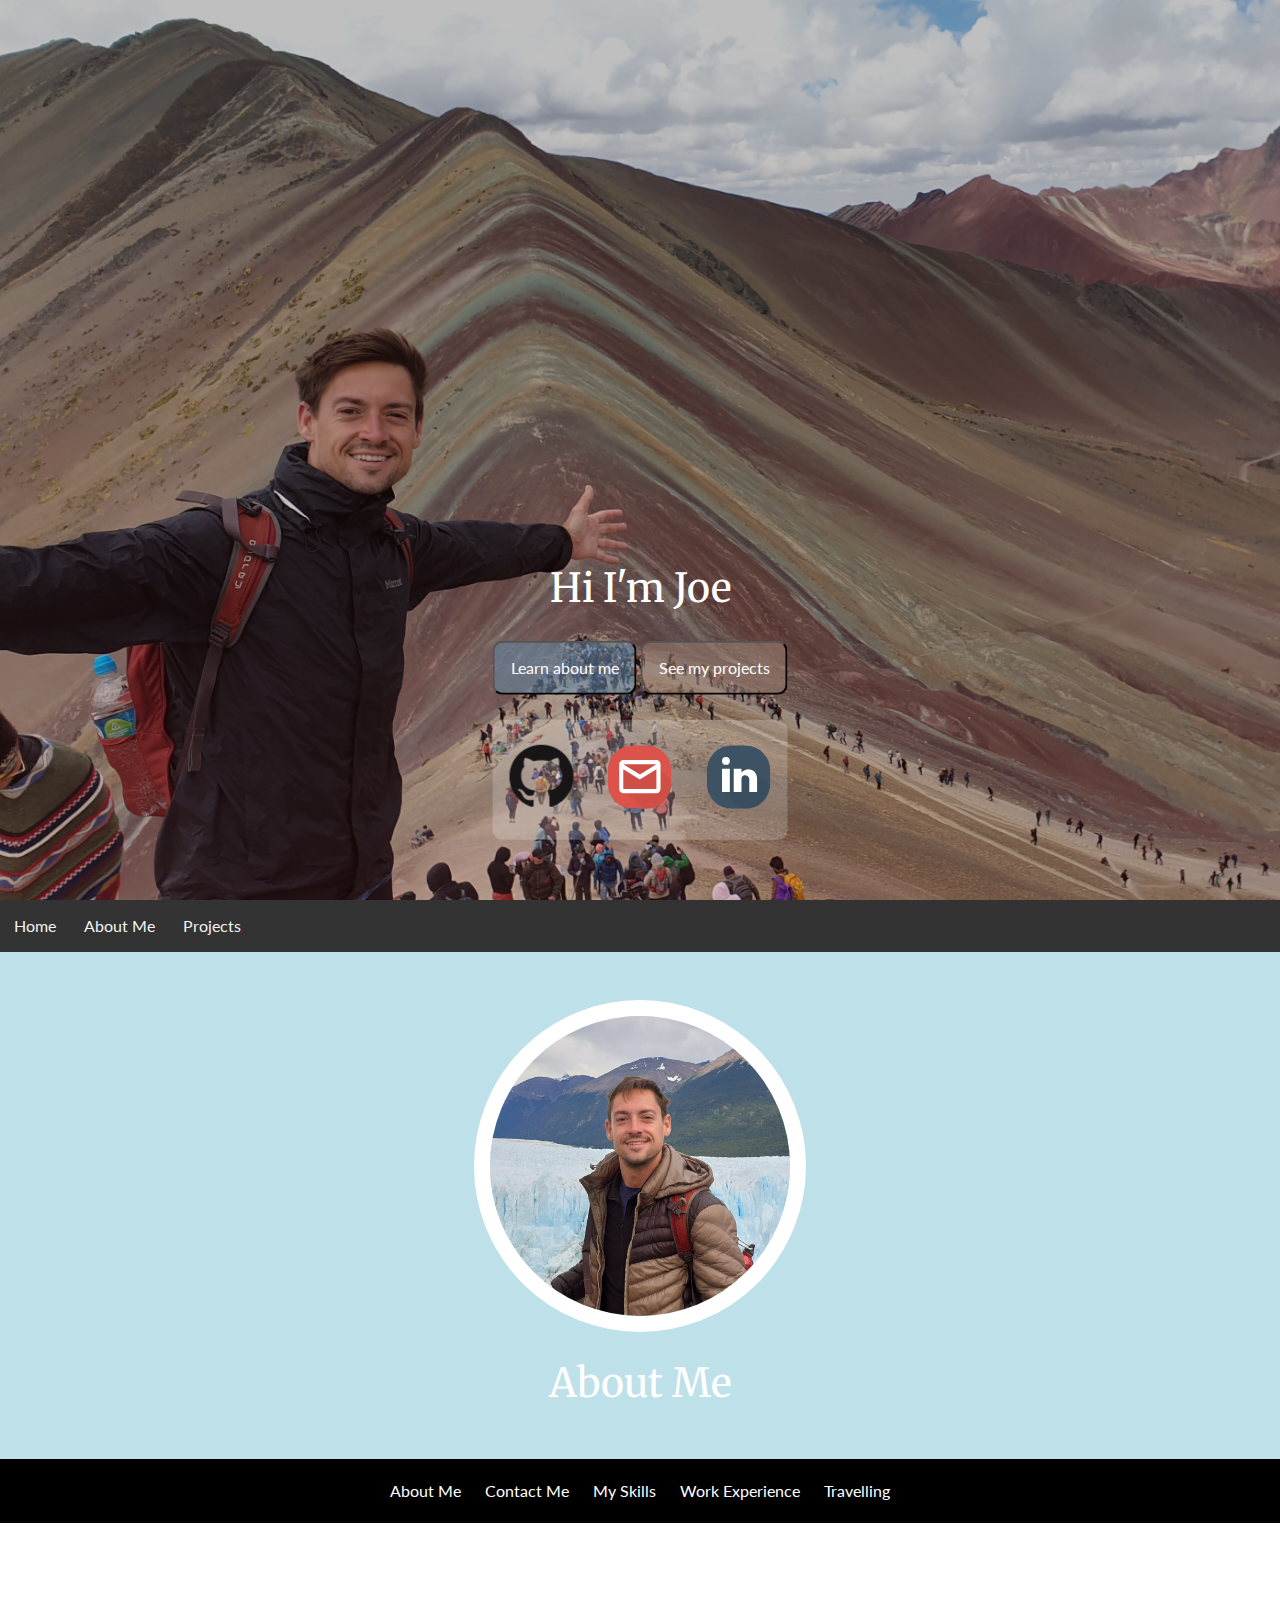
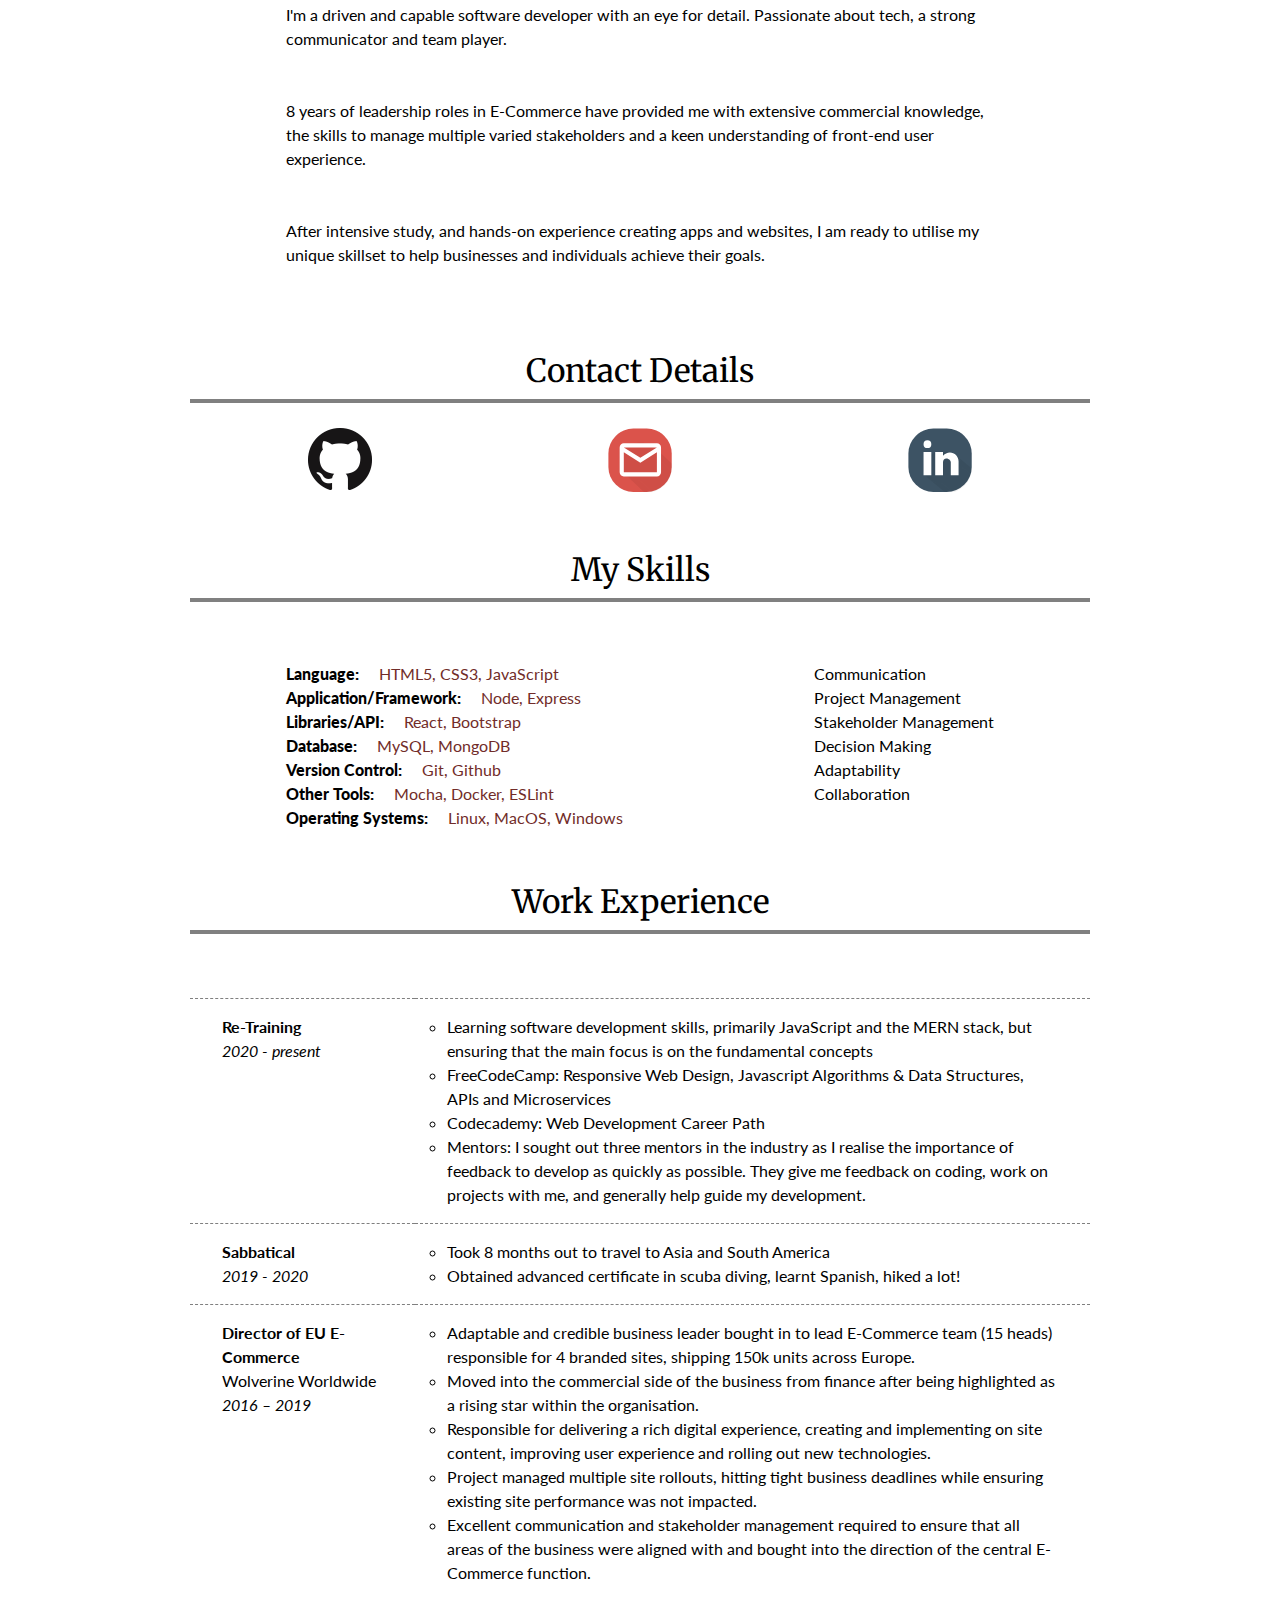
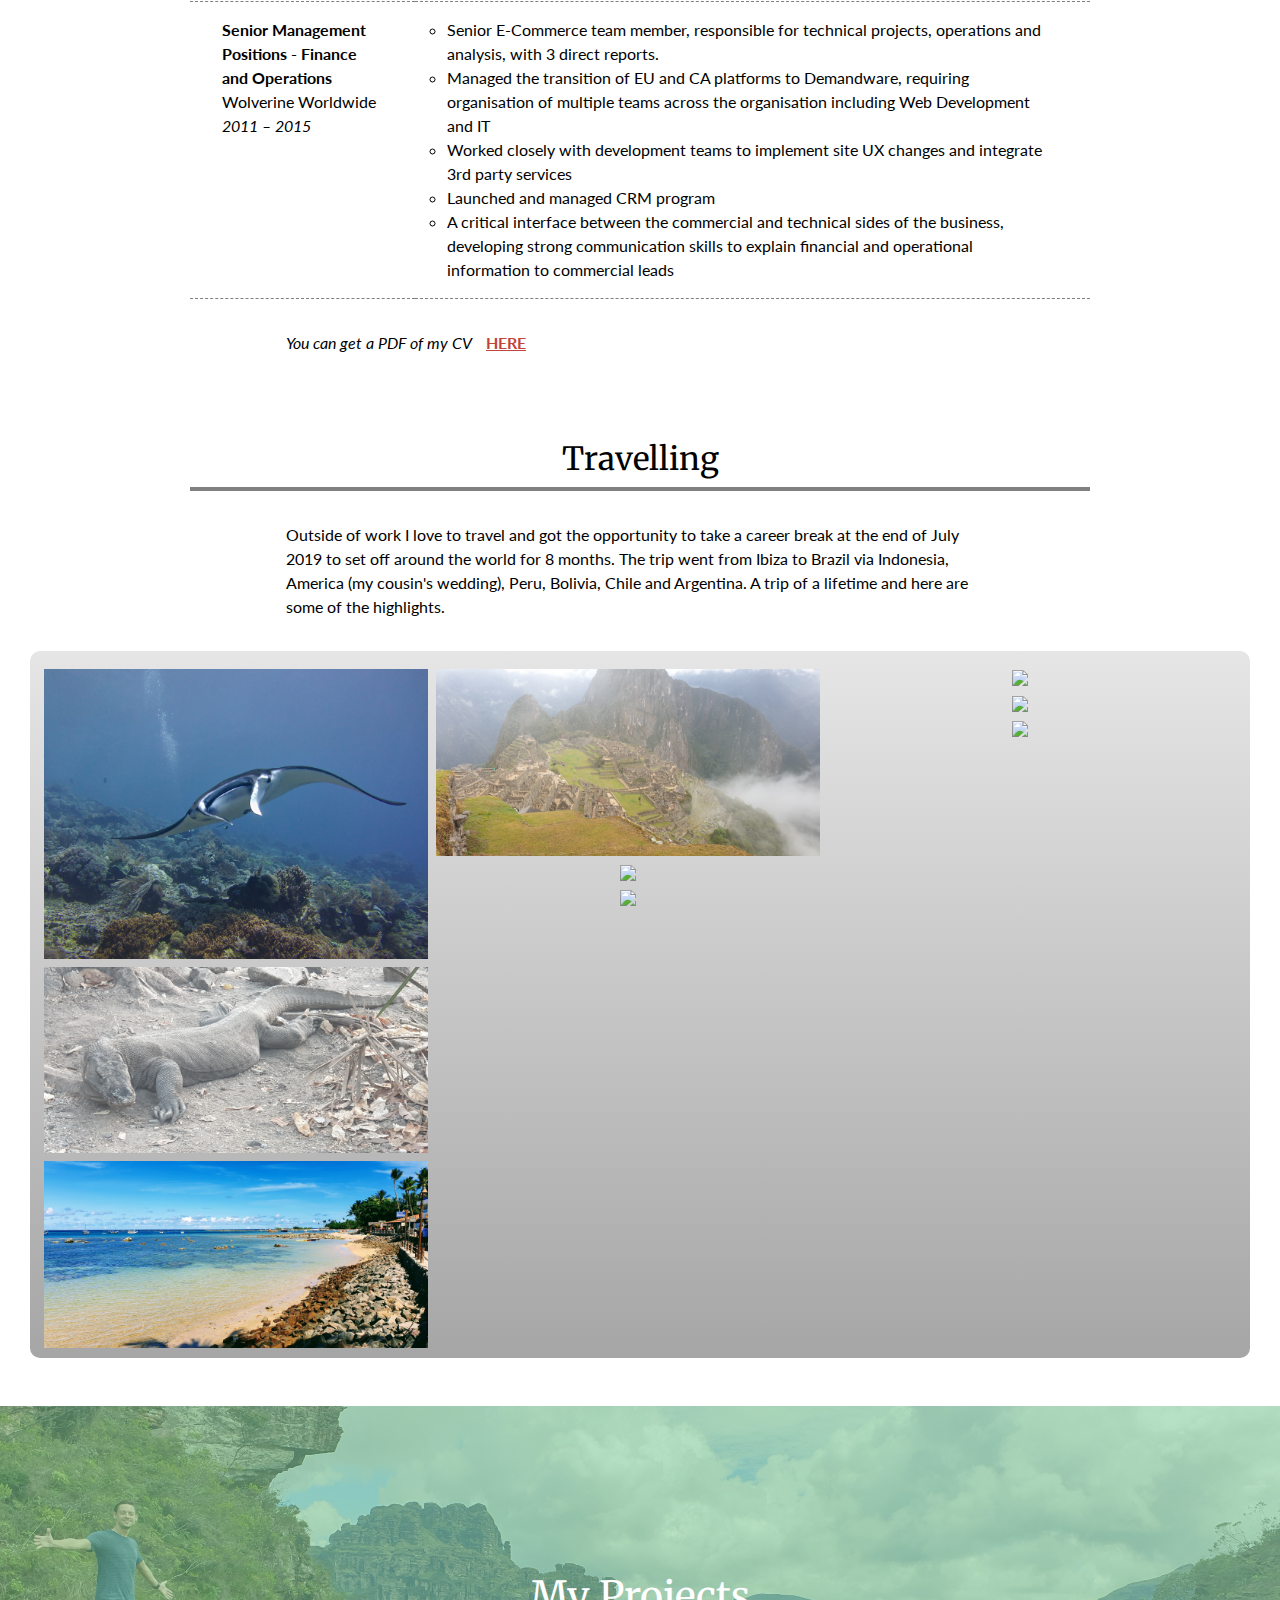
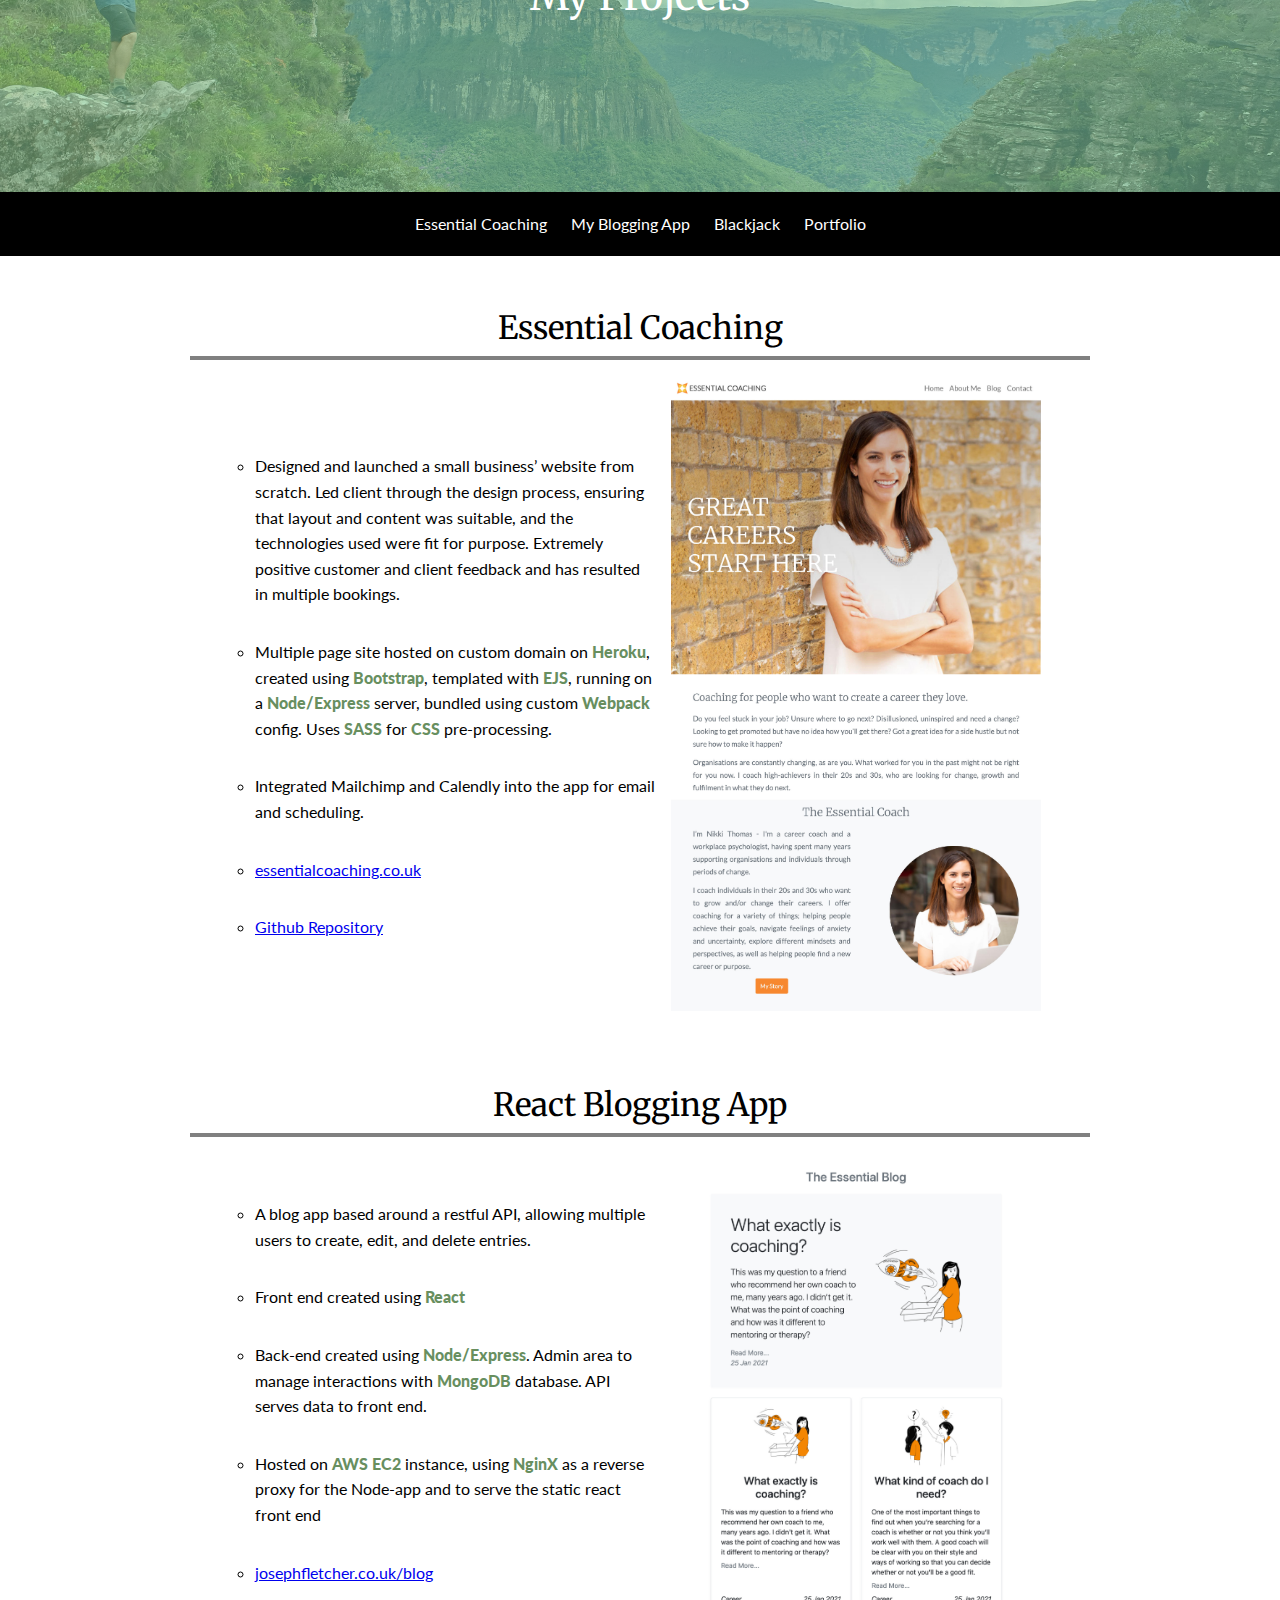
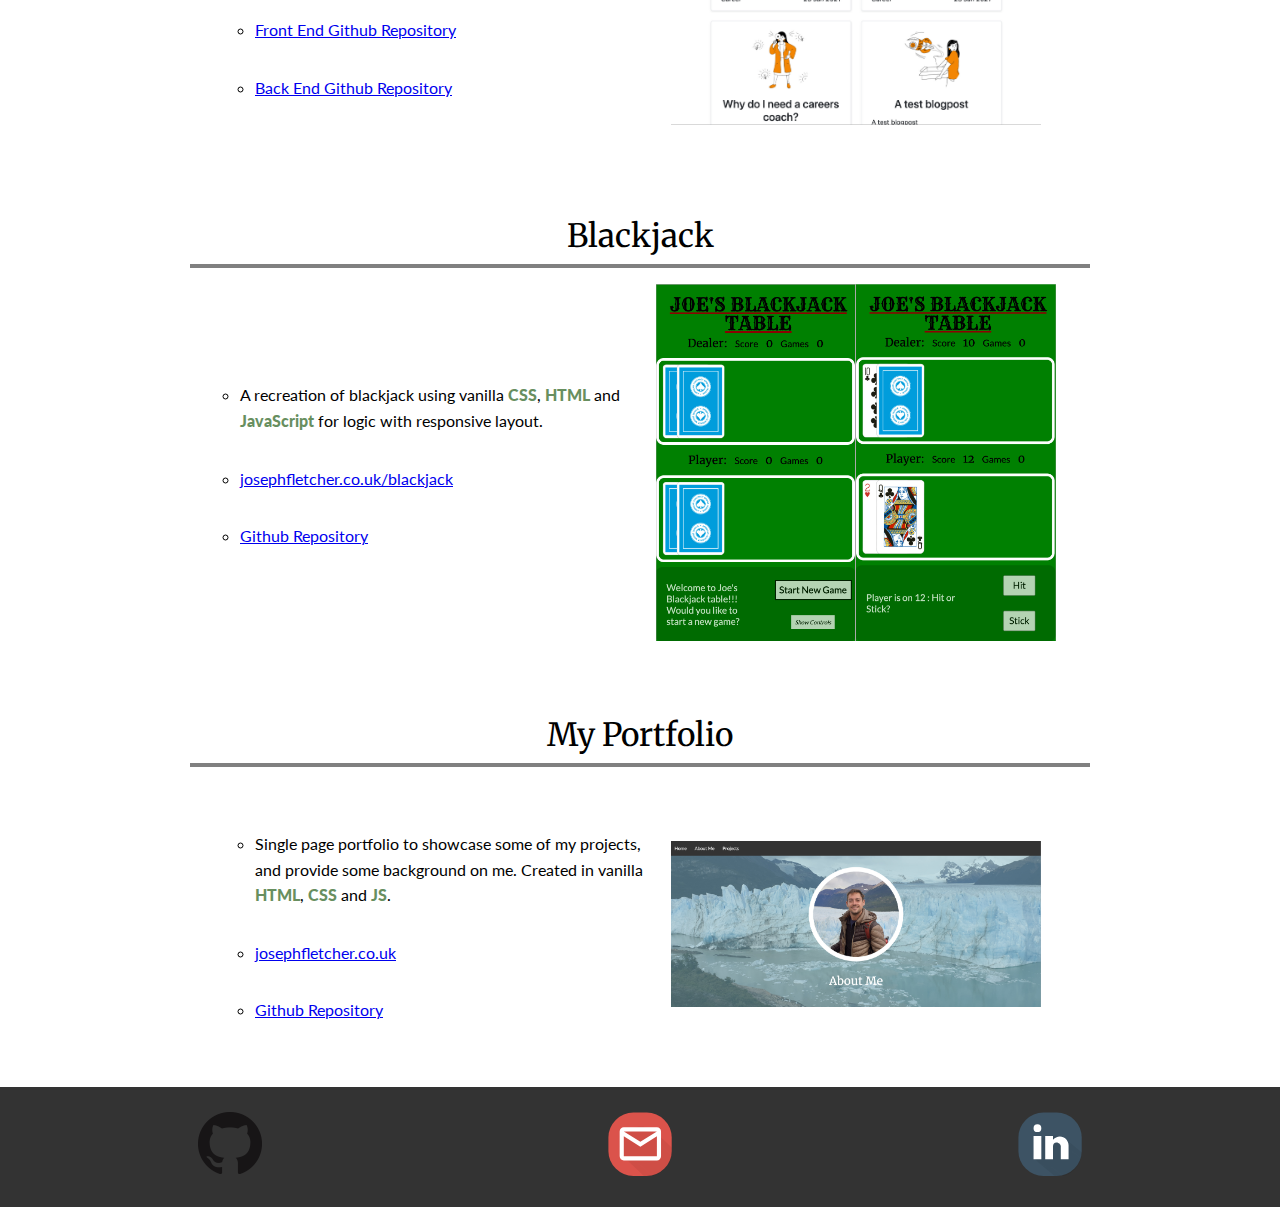
==== index.html @ 7faef324 "Completed draft 2 of portfolio." ====
<!doctype html>
<html lang="en">

<head>
  <!-- Required meta tags -->
  <meta charset="utf-8">
  <meta name="viewport" content="width=device-width, initial-scale=1, shrink-to-fit=no">

  <!-- Prism  CDN -->
  <link href="https://cdnjs.cloudflare.com/ajax/libs/prism/1.21.0/themes/prism.min.css" rel="stylesheet">

  <link rel="stylesheet" href="./css/normalise.css">
  <link rel="stylesheet" href="./css/reset.css">
  <link rel="stylesheet" href="./css/trafficlights.css">
  <link rel="stylesheet" href="./css/styles.css">
  <title>Joseph Fletcher - Portfolio</title>

  <!-- Fonts  -->
  <link href="https://fonts.googleapis.com/css2?family=Lato&family=Merriweather&family=Merriweather+Sans&display=swap"
    rel="stylesheet">

  <!-- jQuery -->
  <script src="https://code.jquery.com/jquery-3.5.1.min.js"
    integrity="sha256-9/aliU8dGd2tb6OSsuzixeV4y/faTqgFtohetphbbj0=" crossorigin="anonymous"></script>
</head>

<body>
  <div id="home" class="full-page-background">
    <div class="hero-text">
      <h1>Hi I'm Joe</h1>
      <a href="#navbar"><button class="button1">Learn about me</button></a>
      <a  href="#projects"><button class="button2">See my projects</button></a>
      <div class="contact-details-hero">
        <a href="https://github.com/jwpf100"><img class="whote" src="./images/logos/GitHub-Mark-64px.png"></a>
        
        <a type="link" class="text-muted text-decoration-none"
              href="mailto:joseph.fletcher100@gmail.com" target="_blank"><img src="./images/logos/email.svg" width="64px"></a>
        
        <a href="https://www.linkedin.com/in/joseph-fletcher-25a69818/"><img src="./images/logos/linkedin.svg" width="64px"></a>
      </div>
    </div>
  </div>

  <nav id="navbar">
    <a href="#home">Home</a>
    <a href="#aboutme">About Me</a>
    <a href="#projects">Projects</a>
    <!-- <a href="#contact">Contact Details</a> -->
  </nav>


  <header id="aboutme" class="aboutme-cover content">
    <img class="rounded-profile-image" src="./images/profile-glacier.jpg">
    <h1>About Me</h1>
    <ul class="nav-list">
      <li class="nav-list"><a href="#aboutmetext">About Me</a></li>
      <li class="nav-list"><a href="#contact">Contact Me</a></li>
      <li class="nav-list"><a href="#skills">My Skills</a></li>
      <li class="nav-list"><a href="#work-experience">Work Experience</a></li>
      <li class="nav-list"><a href="#travelling">Travelling</a></li>
    </ul>
  </header>


<section class="aboutme-main">
  <!-- <div class="maintext center-override">
    <h2 id="contact">Contact Details</h2>
    <h6>Please get in touch with me via email or github!</h6>
    <ul class="contact-list">
      <a href="mailto:jwpf100@gmail.com" target="_blank">
        <li class="contact-list">jwpf100@gmail.com</li>
      </a>
      <a href="https://github.com/jwpf100" target="_blank">
        <li class="contact-list">github: jwpf100</li>
      </a>
    </ul>
    <h6>Or send me your email and I'll contact you!</h6>
    <input type="email" placeholder="Your email">
    <button class="submit" type="submit">Submit</button>
  </div> -->
  <div class="maintext">
    <p id="aboutmetext"></p>
    <p>I'm a driven and capable software developer with an eye for detail. Passionate about tech, a strong communicator and team player.  </p><p> 8 years of leadership roles in E-Commerce have provided me with extensive commercial knowledge, the skills to manage multiple varied stakeholders and a keen understanding of front-end user experience. </p><p> After intensive study, and hands-on experience creating apps and websites, I am ready to utilise my unique skillset to help businesses and individuals achieve their goals. </p>
  </div>
  <div class="maintext">
    <h2 id="contact">Contact Details</h2>
    <div class="contact-details-main">
      <a href="https://github.com/jwpf100"><img src="./images/logos/GitHub-Mark-64px.png"></a>
      
      <a type="link" class="text-muted text-decoration-none"
            href="mailto:joseph.fletcher100@gmail.com" target="_blank"><img src="./images/logos/email.svg" width="64px"></a>
      
      <a href="https://www.linkedin.com/in/joseph-fletcher-25a69818/"><img src="./images/logos/linkedin.svg" width="64px"></a>
    </div>
  </div>
  <div class="maintext">
    <h2 id="skills">My Skills</h2>
    <div class="skills-list">
      <ul class="skills-list2">
        <li><em>Language:</em> <span class="skills">HTML5, CSS3, JavaScript</span></li>
        <li><em>Application/Framework:</em> <span class="skills"> Node, Express </span></li>
        <li><em>Libraries/API:</em> <span class="skills"> React, Bootstrap</span></li>
        <li><em>Database:</em> <span class="skills"> MySQL, MongoDB</span></li>
        <li><em>Version Control:</em> <span class="skills"> Git, Github</span></li>
        <li><em>Other Tools:</em> <span class="skills"> Mocha, Docker, ESLint</span></li>
        <li><em>Operating Systems:</em> <span class="skills"> Linux, MacOS, Windows </span></li>
      </ul>
      <ul class="skills-list2">
        <li>Communication</li>
        <li>Project Management</li> 
        <li>Stakeholder Management</li>
        <li>Decision Making</li>
        <li>Adaptability</li>
        <li>Collaboration</li>
      </ul>
    </div>
  </div>
 
  <div class="maintext">
    <h2 id="work-experience">Work Experience</h2>
    <p></p>
    <table class="table-style">
      <tr>
        <td class="work-exp-col1">
          <ul class="work-exp-table">
            <li class="work-exp-title">Re-Training</li>
            <li class="work-exp-date">2020 - present</li>
          </ul>
        </td>
        <td class="work-exp-col2">
          <ul class="work-exp-table">
            <li>Learning software development skills, primarily JavaScript and the MERN stack, but ensuring that the main focus is on the fundamental concepts</li>
            <li>FreeCodeCamp: Responsive Web Design, Javascript Algorithms & Data Structures, APIs and Microservices</li>
            <li>Codecademy: Web Development Career Path</li>
            <li>Mentors: I sought out three mentors in the industry as I realise the importance of feedback to develop as quickly as possible.  They give me feedback on coding, work on projects with me, and generally help guide my development.  </li>
          </ul>
        </td>
      </tr>
      <tr>
        <td class="work-exp-col1">
          <ul class="work-exp-table">
            <li class="work-exp-title">Sabbatical</li>
            <li class="work-exp-date">2019 - 2020</li>
          </ul>
        </td>
        <td class="work-exp-col2">
          <ul class="work-exp-table">
            <li>Took 8 months out to travel to Asia and South America</li>
            <li>Obtained advanced certificate in scuba diving, learnt Spanish, hiked a lot!</li>
          </ul>
        </td>
      </tr>
      <tr>
        <td class="work-exp-col1">
          <ul class="work-exp-table">
            <li class="work-exp-title">Director of EU E-Commerce</li>
            <li class="">Wolverine Worldwide</li>
            <li class="work-exp-date">2016 – 2019</li>
          </ul>
        </td>  
        <td class="work-exp-col2">
          <ul class="work-exp-table">
            <li>Adaptable and credible business leader bought in to lead E-Commerce team (15 heads) responsible for 4 branded sites, shipping 150k units across Europe.  </li>
            <li>Moved into the commercial side of the business from finance after being highlighted as a rising star within the organisation.</li>
            <li>Responsible for delivering a rich digital experience, creating and implementing on site content, improving user experience and rolling out new technologies. </li>
            <li>Project managed multiple site rollouts, hitting tight business deadlines while ensuring existing site performance was not impacted.  </li>
            <li>Excellent communication and stakeholder management required to ensure that all areas of the business were aligned with and bought into the direction of the central E-Commerce function.  </li>
          </ul>
        </td>
      </tr>
      <tr>
        <td class="work-exp-col1">
          <ul class="work-exp-table">
            <li class="work-exp-title">Senior Management Positions - Finance and Operations</li>
            <li class="">Wolverine Worldwide</li>
            <li class="work-exp-date">2011 – 2015</li>
          </ul>
        </td>  
        <td class="work-exp-col2">
          <ul class="work-exp-table">
            <li>Senior E-Commerce team member, responsible for technical projects, operations and analysis, with 3 direct reports. </li>
            <li>Managed the transition of EU and CA platforms to Demandware, requiring organisation of multiple teams across the organisation including Web Development and IT</li>
            <li>Worked closely with development teams to implement site UX changes and integrate 3rd party services</li>
            <li>Launched and managed CRM program </li>
            <li>A critical interface between the commercial and technical sides of the business, developing strong communication skills to explain financial and operational information to commercial leads  </li>
          </ul>
        </td>
      </tr>
    </table>    
    <p><span class="italics">You can get a PDF of my CV </span> <a class="highlight" href="https://josephfletcher.co.uk/cv" target="_blank">here</a></p>
  </div>

  <div class="maintext">
    <h2 id="travelling">Travelling</h2>
    <p>Outside of work I love to travel and got the opportunity to take a career break at the end of July 2019 to set off around the
      world for 8 months.  The trip went from Ibiza to Brazil via Indonesia, America (my cousin's wedding), Peru, Bolivia, Chile and Argentina.  A trip of a lifetime and here are some of the highlights.</p>
  </div>

  <div class="row image-display">
    <div class="column">
      <div class="image-holder">
        <img src="./images/src/manta.jpg">
        <figcaption class="caption-manta"> Diving with Manta Ray off the coast of Bali</figcaption>
      </div>
      <div class="image-holder">
        <img src="./images/src/komodo.jpg">
        <figcaption class="caption-manta"> Komodo Dragons in Indonesia</figcaption>
      </div>
      <div class="image-holder">
        <img src="./images/src/brazil.jpg">
        <figcaption class="caption-manta">Beaches in Brazil</figcaption>
      </div>
    </div>
    <div class="column">
      <div class="image-holder">
        <img src="./images/src/macchu-picchu.jpg">
        <figcaption class="caption-manta"> Hiking to Macchu Picchu</figcaption>
      </div>
      <div class="image-holder">
        <img src="./images/src/iguazu.jpg">
        <figcaption class="caption-manta">Iguazu Waterfalls in Argentina</figcaption>
      </div>
      <div class="image-holder">
        <img src="./images/src/streetart.jpg">
        <figcaption class="caption-manta">Street art in Chile</figcaption>
      </div>
    </div>
    <div class="column">
      <div class="image-holder">
        <img src="./images/src/penguins.jpg">
        <figcaption class="caption-manta">Penguins at the end of the world (Argentina)</figcaption>
      </div>
      <div class="image-holder">
        <img src="./images/src/salt-flat.jpg">
        <figcaption class="caption-manta">The salt flats in Bolivia</figcaption>
      </div>
      <div class="image-holder">
        <img src="./images/src/rock.jpg">
        <figcaption class="caption-manta">Hiking in Peru</figcaption>
      </div>
    </div>
  </div>
</section>

<!-- Projects -->
<!-- Projects -->
<!-- Projects -->

<section class="content-new">

  <header id="projects" class="projects project-flex">
    <h1 class="nav-list projects-header">My Projects</h1>
    <ul class="nav-list projects">
      <li class="nav-list"><a href="#coaching">Essential Coaching</a></li>
      <li class="nav-list"><a href="#blogging">My Blogging App</a></li>
      <li class="nav-list"><a href="#blackjack">Blackjack</a></li>
      <li class="nav-list"><a href="#portfolio">Portfolio</a></li>
    </ul>
  </header>

  <!--container -->
  <div id="coaching" class="container">
    <div class="maintext">
      <h2>Essential Coaching</h2>
      <div class="flex-essential">
        <div class="sidetext">
          <ul>
            <li>Designed and launched a small business’ website from scratch. Led client through the design process, ensuring that layout and content was suitable, and the technologies used were fit for purpose.  Extremely positive customer and client feedback and has resulted in multiple bookings. </li>
            <li>Multiple page site hosted on custom domain on <em>Heroku</em>, created using <em>Bootstrap</em>, templated with <em>EJS</em>, running on a <em>Node/Express</em> server, bundled using custom <em>Webpack</em> config.  Uses <em>SASS</em> for <em>CSS</em> pre-processing.  </li>
            <li>Integrated Mailchimp and Calendly into the app for email and scheduling.</li>
            <li><a href="https://essentialcoaching.co.uk" target="_blank">essentialcoaching.co.uk</a></li>
            <li><a href="https://github.com/jwpf100/essential-coaching-app" target="_blank">Github Repository</a></li>
          </ul>
        </div>
        <a  href="https://essentialcoaching.co.uk" target="_blank">
          <img class="essential-image" src="./images/essential-coaching.jpg" alt="">
        </a>
      </div>
    </div>
  
  </div>

  <div id="blogging" class="container">
    <div class="maintext">
      <h2>React Blogging App</h2>
      <div class="flex-essential">
        <div class="sidetext">
          <ul>
            <li>A blog app based around a restful API, allowing multiple users to create, edit, and delete entries.</li>
            <li>Front end created using <em>React</em></li>
            <li>Back-end created using <em>Node/Express</em>.  Admin area to manage interactions with <em>MongoDB</em> database.  API serves data to front end. </li>
            <li>Hosted on <em>AWS EC2</em> instance, using <em>NginX</em> as a reverse proxy for the Node-app and to serve the static react front end</li>
            <li><a href="https://josephfletcher.co.uk/blog" target="_blank">josephfletcher.co.uk/blog</a></li>
            <li><a href="github.com/jwpf100/node-blog-frontend" target="_blank">Front End Github Repository</a></li>
            <li><a href="github.com/jwpf100/node-blog" target="_blank">Back End Github Repository</a></li>
          </ul>
        </div>
        <a href="https://josephfletcher.co.uk/blog" target="_blank"><img class="essential-image" src="./images/essential-blog.jpg" alt=""></a>
      </div>
    </div>
    </div>
    
    <div id="blackjack" class="container">
    <div class="maintext">
      <h2>Blackjack</h2>
      <div class="flex-essential">
        <div class="sidetext">
          <ul>
            <li>A recreation of blackjack using vanilla <em>CSS</em>, <em>HTML</em> and <em>JavaScript</em> for logic with responsive layout.</li>
            <li><a href="https://josephfletcher.co.uk/blackjack" target="_blank">josephfletcher.co.uk/blackjack</a></li>
            <li><a href="https://github.com/jwpf100/blackjack" target="_blank" >Github Repository</a></li>
          </ul>
        </div>
        <a href="https://josephfletcher.co.uk/blackjack" target="_blank">
          <img class="essential-image" src="./images/blackjack.jpg" width="200px" alt="">
        </a>
        <a href="https://josephfletcher.co.uk/blackjack" target="_blank">
          <img class="essential-image" src="./images/blackjack2.jpg" width="200px" alt="">
        </a>
      </div>
    </div>
    </div>
    
    <div id="portfolio" class="container">
    <div class="maintext">
      <h2>My Portfolio</h2>
      <div class="flex-essential">
        <div class="sidetext">
          <ul>
            <li>Single page portfolio to showcase some of my projects, and provide some background on me. Created in vanilla <em>HTML</em>, <em>CSS</em> and <em>JS</em>.</li>
            <li><a href="https://josephfletcher.co.uk/" target="_blank">josephfletcher.co.uk</a></li>
            <li><a href="github.com/jwpf100/ga-portfolio" target="_blank">Github Repository</a></li>
          </ul>
        </div>
        <a href="https://josephfletcher.co.uk/" target="_blank"><img class="essential-image" src="./images/portfolio.jpg" alt=""></a>
      </div>
    </div>
    </div>

</section>

<footer class="footer-container">
    <div class="contact-details">
      <a href="https://github.com/jwpf100"><img src="./images/logos/GitHub-Mark-64px.png"></a>
      
      <a type="link" class="text-muted text-decoration-none"
            href="mailto:joseph.fletcher100@gmail.com" target="_blank"><img src="./images/logos/email.svg" width="64px"></a>
      
      <a href="https://www.linkedin.com/in/joseph-fletcher-25a69818/"><img src="./images/logos/linkedin.svg" width="64px"></a>
    </div>
</footer>

<script src="./js/main.js"></script>

  <!-- Prism CDN -->
  <script src="https://cdnjs.cloudflare.com/ajax/libs/prism/1.21.0/prism.min.js"></script>
  <script src="https://cdnjs.cloudflare.com/ajax/libs/prism/1.21.0/components/prism-javascript.min.js"></script>
  <script src="https://cdnjs.cloudflare.com/ajax/libs/prism/1.21.0/plugins/autoloader/prism-autoloader.min.js"></script>
  <!-- jquery -->

</body>

</html>
---- css/normalise.css ----
/*! normalize.css v8.0.1 | MIT License | github.com/necolas/normalize.css */

/* Document
   ========================================================================== */

/**
 * 1. Correct the line height in all browsers.
 * 2. Prevent adjustments of font size after orientation changes in iOS.
 */

 html {
  line-height: 1.15; /* 1 */
  -webkit-text-size-adjust: 100%; /* 2 */
}

/* Sections
   ========================================================================== */

/**
 * Remove the margin in all browsers.
 */

body {
  margin: 0;
}

/**
 * Render the `main` element consistently in IE.
 */

main {
  display: block;
}

/**
 * Correct the font size and margin on `h1` elements within `section` and
 * `article` contexts in Chrome, Firefox, and Safari.
 */

h1 {
  font-size: 2em;
  margin: 0.67em 0;
}

/* Grouping content
   ========================================================================== */

/**
 * 1. Add the correct box sizing in Firefox.
 * 2. Show the overflow in Edge and IE.
 */

hr {
  box-sizing: content-box; /* 1 */
  height: 0; /* 1 */
  overflow: visible; /* 2 */
}

/**
 * 1. Correct the inheritance and scaling of font size in all browsers.
 * 2. Correct the odd `em` font sizing in all browsers.
 */

pre {
  font-family: monospace, monospace; /* 1 */
  font-size: 1em; /* 2 */
}

/* Text-level semantics
   ========================================================================== */

/**
 * Remove the gray background on active links in IE 10.
 */

a {
  background-color: transparent;
}

/**
 * 1. Remove the bottom border in Chrome 57-
 * 2. Add the correct text decoration in Chrome, Edge, IE, Opera, and Safari.
 */

abbr[title] {
  border-bottom: none; /* 1 */
  text-decoration: underline; /* 2 */
  text-decoration: underline dotted; /* 2 */
}

/**
 * Add the correct font weight in Chrome, Edge, and Safari.
 */

b,
strong {
  font-weight: bolder;
}

/**
 * 1. Correct the inheritance and scaling of font size in all browsers.
 * 2. Correct the odd `em` font sizing in all browsers.
 */

code,
kbd,
samp {
  font-family: monospace, monospace; /* 1 */
  font-size: 1em; /* 2 */
}

/**
 * Add the correct font size in all browsers.
 */

small {
  font-size: 80%;
}

/**
 * Prevent `sub` and `sup` elements from affecting the line height in
 * all browsers.
 */

sub,
sup {
  font-size: 75%;
  line-height: 0;
  position: relative;
  vertical-align: baseline;
}

sub {
  bottom: -0.25em;
}

sup {
  top: -0.5em;
}

/* Embedded content
   ========================================================================== */

/**
 * Remove the border on images inside links in IE 10.
 */

img {
  border-style: none;
}

/* Forms
   ========================================================================== */

/**
 * 1. Change the font styles in all browsers.
 * 2. Remove the margin in Firefox and Safari.
 */

button,
input,
optgroup,
select,
textarea {
  font-family: inherit; /* 1 */
  font-size: 100%; /* 1 */
  line-height: 1.15; /* 1 */
  margin: 0; /* 2 */
}

/**
 * Show the overflow in IE.
 * 1. Show the overflow in Edge.
 */

button,
input { /* 1 */
  overflow: visible;
}

/**
 * Remove the inheritance of text transform in Edge, Firefox, and IE.
 * 1. Remove the inheritance of text transform in Firefox.
 */

button,
select { /* 1 */
  text-transform: none;
}

/**
 * Correct the inability to style clickable types in iOS and Safari.
 */

button,
[type="button"],
[type="reset"],
[type="submit"] {
  -webkit-appearance: button;
}

/**
 * Remove the inner border and padding in Firefox.
 */

button::-moz-focus-inner,
[type="button"]::-moz-focus-inner,
[type="reset"]::-moz-focus-inner,
[type="submit"]::-moz-focus-inner {
  border-style: none;
  padding: 0;
}

/**
 * Restore the focus styles unset by the previous rule.
 */

button:-moz-focusring,
[type="button"]:-moz-focusring,
[type="reset"]:-moz-focusring,
[type="submit"]:-moz-focusring {
  outline: 1px dotted ButtonText;
}

/**
 * Correct the padding in Firefox.
 */

fieldset {
  padding: 0.35em 0.75em 0.625em;
}

/**
 * 1. Correct the text wrapping in Edge and IE.
 * 2. Correct the color inheritance from `fieldset` elements in IE.
 * 3. Remove the padding so developers are not caught out when they zero out
 *    `fieldset` elements in all browsers.
 */

legend {
  box-sizing: border-box; /* 1 */
  color: inherit; /* 2 */
  display: table; /* 1 */
  max-width: 100%; /* 1 */
  padding: 0; /* 3 */
  white-space: normal; /* 1 */
}

/**
 * Add the correct vertical alignment in Chrome, Firefox, and Opera.
 */

progress {
  vertical-align: baseline;
}

/**
 * Remove the default vertical scrollbar in IE 10+.
 */

textarea {
  overflow: auto;
}

/**
 * 1. Add the correct box sizing in IE 10.
 * 2. Remove the padding in IE 10.
 */

[type="checkbox"],
[type="radio"] {
  box-sizing: border-box; /* 1 */
  padding: 0; /* 2 */
}

/**
 * Correct the cursor style of increment and decrement buttons in Chrome.
 */

[type="number"]::-webkit-inner-spin-button,
[type="number"]::-webkit-outer-spin-button {
  height: auto;
}

/**
 * 1. Correct the odd appearance in Chrome and Safari.
 * 2. Correct the outline style in Safari.
 */

[type="search"] {
  -webkit-appearance: textfield; /* 1 */
  outline-offset: -2px; /* 2 */
}

/**
 * Remove the inner padding in Chrome and Safari on macOS.
 */

[type="search"]::-webkit-search-decoration {
  -webkit-appearance: none;
}

/**
 * 1. Correct the inability to style clickable types in iOS and Safari.
 * 2. Change font properties to `inherit` in Safari.
 */

::-webkit-file-upload-button {
  -webkit-appearance: button; /* 1 */
  font: inherit; /* 2 */
}

/* Interactive
   ========================================================================== */

/*
 * Add the correct display in Edge, IE 10+, and Firefox.
 */

details {
  display: block;
}

/*
 * Add the correct display in all browsers.
 */

summary {
  display: list-item;
}

/* Misc
   ========================================================================== */

/**
 * Add the correct display in IE 10+.
 */

template {
  display: none;
}

/**
 * Add the correct display in IE 10.
 */

[hidden] {
  display: none;
}
---- css/trafficlights.css ----
#controlPanel {
  float: left;
  padding-top: 5px;
}

.button {
  background-color: gray;
  color: white;
  border-radius: 10px;
  padding: 10px;
  text-align: center;
  margin: 25px 20px 25px 0px;
  cursor: pointer;
}

#traffic-light {
  max-height: 275px;
  width: 100px;
  float: left;
  background-color: #333;
  border-radius: 40px;
  /* margin: 30px 0; */
  padding: 20px;
}

.bulb {
  height: 75px;
  width: 75px;
  background-color: #111;
  border-radius: 50%;
  margin: 12.5px auto;
  transition: background 500ms;
}

.flex-container-light{
  display: flex;
  flex-flow: wrap;
  justify-content: center;
  align-items: center;
  text-align: center;
}
---- css/styles.css ----
body,
html {
  height: 100%;
  font-size: 16px;
  line-height: 1.5rem;
}

/* ---------------- */
/* Main Hero Image  */
/* ---------------- */
.full-page-background {
  background-image: linear-gradient(rgba(0, 0, 0, 0.25), rgba(82, 16, 16, 0.25)),
    url(../images/rainbow.jpg);
  height: 100%;
  background-position: left;
  background-repeat: no-repeat;
  background-size: cover;
  position: relative;
}

/* Front page text */
.hero-text {
  text-align: center;
  position: absolute;
  top: 75%;
  left: 50%;
  transform: translate(-50%, -50%);
  color: white;
}

/* ---------------- */
/* Responsive Font Sizes */
/* ---------------- */

h1 {
  font-size: 2.5rem;
  font-family: "Merriweather", serif;
}

h2 {
  font-size: 2rem;
  font-family: "Merriweather", serif;
}

h3 {
  font-size: 1.75rem;
  font-family: "Merriweather", serif;
}

h4 {
  font-size: 1.5rem;
  font-family: "Merriweather", serif;
}

h5 {
  font-size: 1.25rem;
  font-family: "Lato", sans-serif;
}

h6 {
  font-size: 1rem;
  font-family: "Lato", sans-serif;
}

p,
a,
figcaption,
li {
  font-size: 1rem;
  font-family: "Lato", sans-serif;
}

.hero-text > h1,
.hero-text > p,
.hero-text > a {
  margin-top: 1rem;
  margin-bottom: 1rem;
}

.hero-text,
button {
  padding: 1rem;
  border-radius: 10px;
  margin-top: 25px;
}

.rounded-profile-image {
  border-radius: 50%;
  width: 300px;
}

/* ---------------- */
/* Navbar           */
/* ---------------- */

#navbar {
  overflow: hidden;
  background-color: #333;
}

#navbar a {
  float: left;
  display: block;
  color: #f2f2f2;
  text-align: center;
  padding: 14px;
  text-decoration: none;
}

.content {
  padding-top: 16px;
}

.sticky {
  position: fixed;
  top: 0;
  width: 100%;
  z-index: 1000;
}

.sticky + .content {
  padding-top: 60px;
}

.content-new {
  padding-top: 48px;
}

/* ---------------- */
/* About Me Section */
/* ---------------- */

li.contact-list {
  display: inline-flex;
  padding: 20px;
  margin: 0 20px;
  background-color: grey;
  border-radius: 20px;
}

ul.contact-list > a {
  color: white;
  text-decoration: none;
}

ul.contact-list {
  padding: 10px;
  text-align: center;
  margin: 0;
}

/* .aboutme {
  max-width: 900px;
  margin: auto;
}

.aboutme>h2 {
  padding: 1rem;
  padding-top: 60px;
  text-align: center;
  border-bottom: grey solid 4px;
}

.aboutme>p {
  padding: 1rem 3rem;
  margin: 1rem 3rem;
  border-radius: 30px;

}

.aboutme>ul {
  list-style-type: circle;
  padding: 1rem 3rem;
  margin: 1rem 3rem;

} */

.maintext {
  max-width: 900px;
  margin: auto;
}

.maintext > h2 {
  padding: 1rem;
  padding-top: 60px;
  text-align: center;
  border-bottom: grey solid 4px;
}

.maintext > h6 {
  padding-top: 1rem;
  margin-bottom: 0;
  text-align: center;
}

.maintext > p {
  padding: 1rem 3rem;
  margin: 1rem 3rem;
  border-radius: 30px;
}

.maintext > ul {
  list-style-type: circle;
  padding: 1rem 3rem;
  margin: 1rem 3rem;
}

.center-override {
  text-align: center;
}

.maintext > input {
  border: 1px black solid;
  padding: 10px;
  margin: 10px;
  font-size: 18px;
  text-align: center;
}

.button1 {
  color: white;
  background: rgba(99, 141, 176, 0.5);
}

.button2 {
  color: white;
  background: rgba(157, 131, 117, 0.5);
}

.button3 {
  color: white;
  background: rgba(113, 44, 41, 0.5);
}

.container {
  margin: 0 auto;
  max-width: 900px;
}

header.aboutme-cover {
  text-align: center;
  background-image: linear-gradient(
      rgba(126, 195, 212, 0.5),
      rgba(126, 195, 212, 0.5)
    ),
    url(../images/src/glacier-bg.jpg);
  background-size: cover;
  color: white;
}

header.projects2-cover {
  text-align: center;
  background-image: linear-gradient(
      rgba(126, 195, 212, 0.5),
      rgba(126, 195, 212, 0.5)
    ),
    url(../images/src/glacier-bg.jpg);
  background-size: cover;
  color: white;
}

header.projects {
  background-image: linear-gradient(
      rgba(126, 212, 152, 0.5),
      rgba(126, 212, 152, 0.5)
    ),
    url(../images/longdrop2.jpg);
  /* background-repeat: no-repeat; */
  /* background-position: top; */
  background-size: cover;
  min-height: 50vh;
}

header.projects > h1 {
  text-align: center;
  padding: 1rem;
  margin: 1rem;
  border-radius: 20px;
  color: white;
}

.projects.nav-list {
  text-align: center;
}

header > img {
  margin-top: 2rem;
  margin-bottom: 1rem;
  border: 1rem solid white;
}

header > h1 {
  margin-top: 1rem;
  margin-bottom: 2rem;
  padding-bottom: 2rem;
}

.flex-container {
  display: flex;
  flex-flow: wrap;
  justify-content: center;
  align-items: center;
  text-align: center;
}

.flex-container > div {
  padding: 2rem;
}

.flex-container > img {
  border-radius: 50%;
}

/* ---------------- */
/* IMAGE GALLERY */
/* ---------------- */

.row {
  display: flex;
  flex-wrap: wrap;
  padding: 0 4px;
}

.column {
  flex: 32%;
  max-width: 32%;
  padding: 0 4px;
}

.column img {
  margin-top: 8px;
  vertical-align: middle;
  width: 100%;
}

@media screen and (max-width: 800px) {
  .column {
    flex: 48%;
    max-width: 48%;
  }
}

@media screen and (max-width: 600px) {
  .column {
    flex: 100%;
    max-width: 100%;
  }
}

/* ---------------- */
/* IMAGE CAPTIONS   */
/* ---------------- */

.column div {
  position: relative;
}

.caption-manta {
  position: absolute;
  bottom: 0;
  background: rgba(255, 255, 255, 0.5);
  color: black;
  width: 100%;
  border-top-left-radius: 5px;
  border-top-right-radius: 5px;
  height: 30px;
  transition: height 0.5s;
  -webkit-transition: height 0.5s;
  -moz-transition: height 0.5s;
  visibility: hidden;
}

.show-description {
  visibility: visible;
}

/* Give the image display a background and max width */

.image-display {
  background: grey;
  background: linear-gradient(
    bottom,
    rgba(128, 128, 128, 0.7),
    rgba(128, 128, 128, 0.2)
  );
  background: -webkit-linear-gradient(
    bottom,
    rgba(128, 128, 128, 0.7),
    rgba(128, 128, 128, 0.2)
  );
  background: -moz-linear-gradient(
    bottom,
    rgba(128, 128, 128, 0.7),
    rgba(128, 128, 128, 0.2)
  );
  border-radius: 10px;
  padding: 10px;
  text-align: center;
  color: rgba(0, 0, 0, 0.5);
  max-width: 1200px;
  margin: 0 auto;
}

/* ---------------- */
/* MY PROJECTS      */
/* ---------------- */

li.nav-list {
  display: inline-flex;
  padding: 10px;
}

li.nav-list > a {
  color: white;
  text-decoration: none;
}

ul.nav-list {
  padding: 10px;
  background: black;
}

.essential-image {
  max-width: 370px;
  margin: 1rem 0;
}

.flex-essential {
  display: flex;
  flex-flow: row wrap;
  justify-content: center;
  align-items: center;
}

.bottom-button {
  width: 100%;
  margin: 0 auto;
}

@media screen and (max-width: 800px) {
  .maintext > p {
    padding: 1rem 1rem;
    margin: 0rem 0rem;
    border-radius: 30px;
  }
  .hero-text {
    top: 50%;
  }
}

.highlight {
  font-weight: 800;
}

.skills-list {
  display: flex;
  flex-wrap: wrap;
  justify-content: space-around;
  padding-top: 60px;
}

em {
  font-weight: 1000;
}

.sidetext > ul > li > em {
  font-weight: 1000;
  color: rgba(104, 143, 95);
}

.skills {
  color: rgba(113, 44, 41);
  padding-left: 1rem;
}

.work-exp-table {
  padding: 0.5rem 1rem;
  margin: 0.5rem 1rem;
  border-radius: 30px;
}

.work-exp-col1 {
  width: 25%;
}

.work-exp-col2 {
  width: 75%;
}
.work-exp-title {
  font-weight: bolder;
}

.work-exp-date {
  font-style: italic;
}

tr {
  border-bottom: rgba(0, 0, 0, 0.5) 0.5px dashed;
  border-top: rgba(0, 0, 0, 0.5) 0.5px dashed;
}

.work-exp-col2 > ul {
  list-style-type: circle;
}

.sidetext {
  max-width: 400px;
  padding: 0.5rem;
  margin: 0.5rem;
}

.sidetext > ul {
  list-style-type: circle;
  padding: 1rem 0rem;
}
.sidetext > ul > li {
  margin: 2rem 0;
  line-height: 1.6rem;
}

.project-flex {
  display: flex;
  flex-direction: row;
  flex-wrap: wrap;
  justify-content: center;
}

.nav-list.projects {
  width: 100%;
  align-self: flex-end;
  margin-top: 0;
  margin-bottom: 0;
}

.nav-list.projects-header {
  align-self: center;
}

.projects-header.nav-list {
  padding-top: 7rem;
}

#footer {
  overflow: hidden;
  background-color: #333;
  text-align: center;
  display: flex;
  justify-content: space-around;
}

#footer a {
  color: #f2f2f2;
  text-align: center;
  padding: 14px;
  text-decoration: none;
}

.footer-container {
  background-color: #333;
  text-align: center;
  display: flex;
  justify-content: space-around;
  color: #f2f2f2;
  padding: 25px;
}

.footer-container a {
  color: #f2f2f2;
  text-align: center;
  text-decoration: none;
}

.contact-details {
  width: 100%;
  display: flex;
  justify-content: space-around;
}

.contact-details-main {
  width: 100%;
  display: flex;
  justify-content: space-around;
  padding-top: 25px;
}

a.highlight {
  color: rgb(192, 67, 60);
  border: white solid 1px;
  border-radius: 10px;
  font-weight: bolder;
  text-transform: uppercase;
  margin: 10px;
}

.italics {
  font-style: italic;
}

.contact-details-hero {
  width: 100%;
  display: flex;
  justify-content: space-around;
  margin-top: 25px;
  padding: 25px 0px;
  border-radius: 10px;
  background-color: rgba(255, 255, 255, 0.2);
}
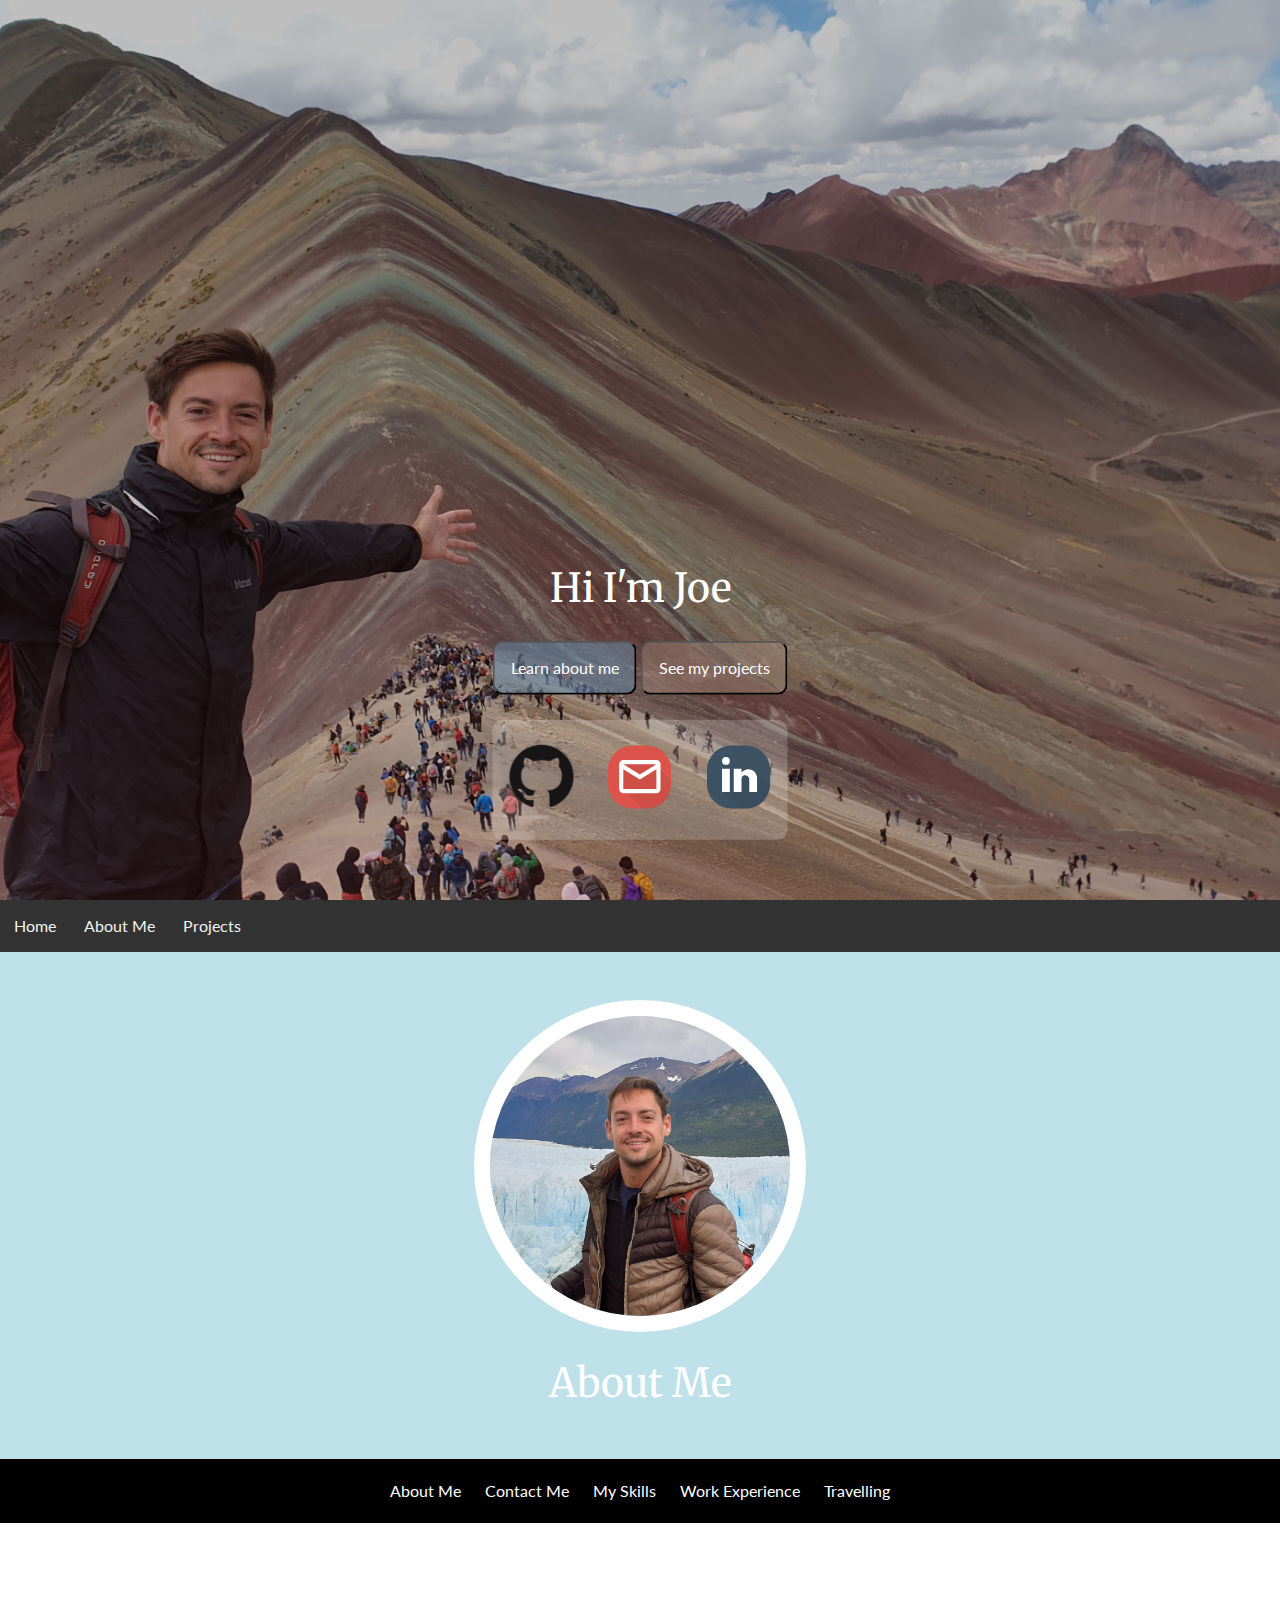
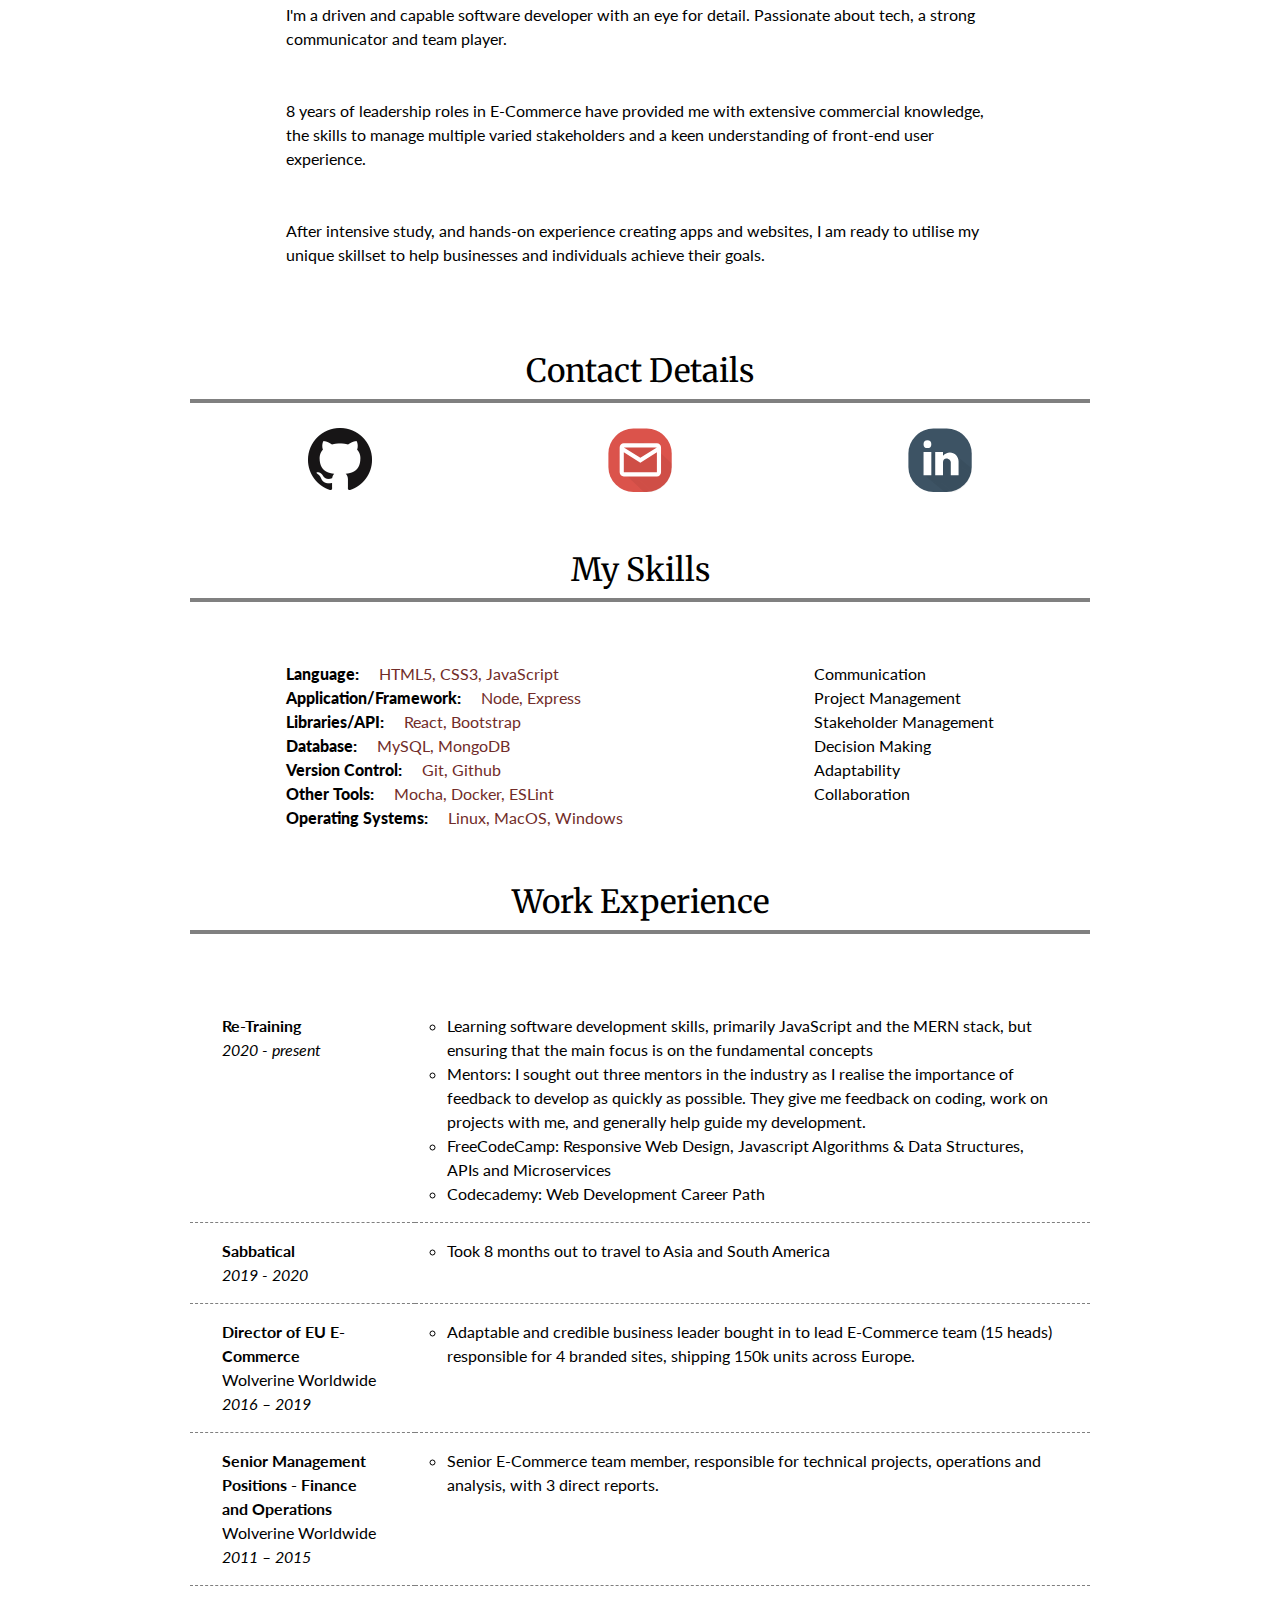
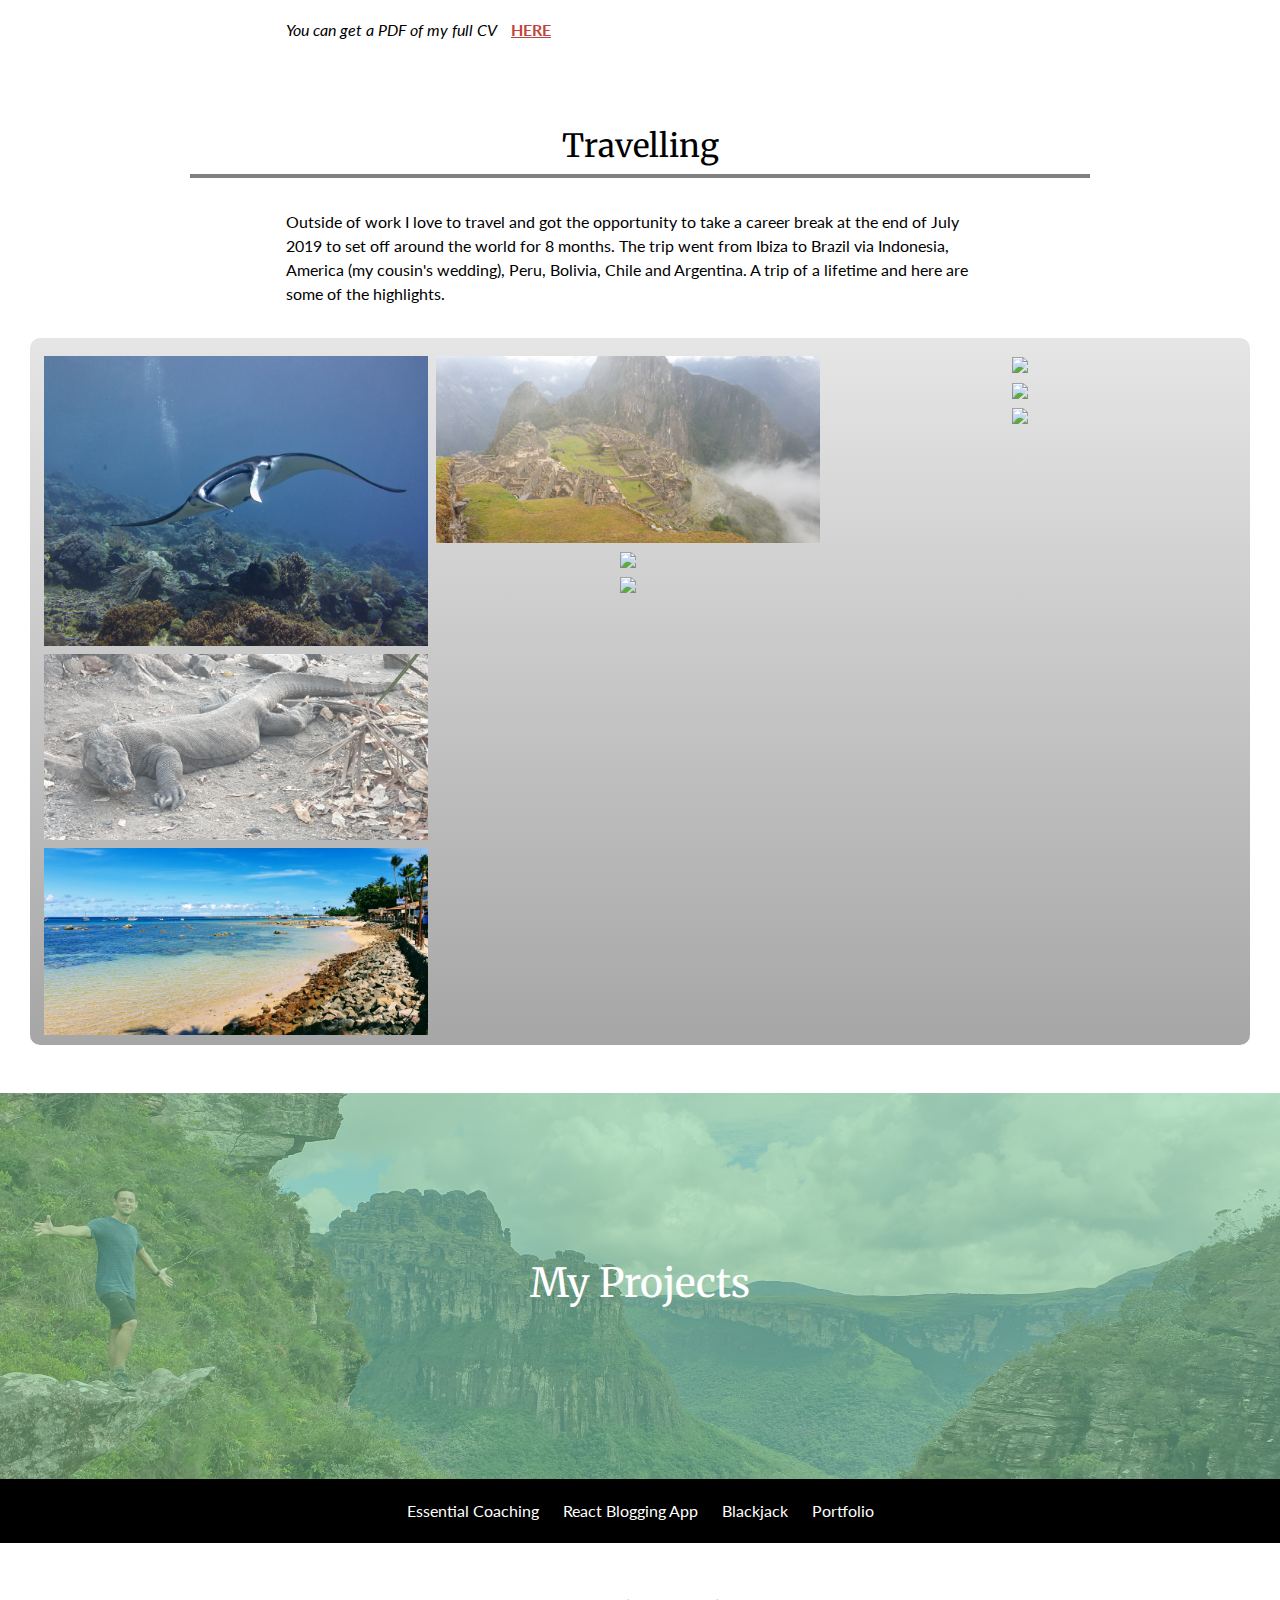
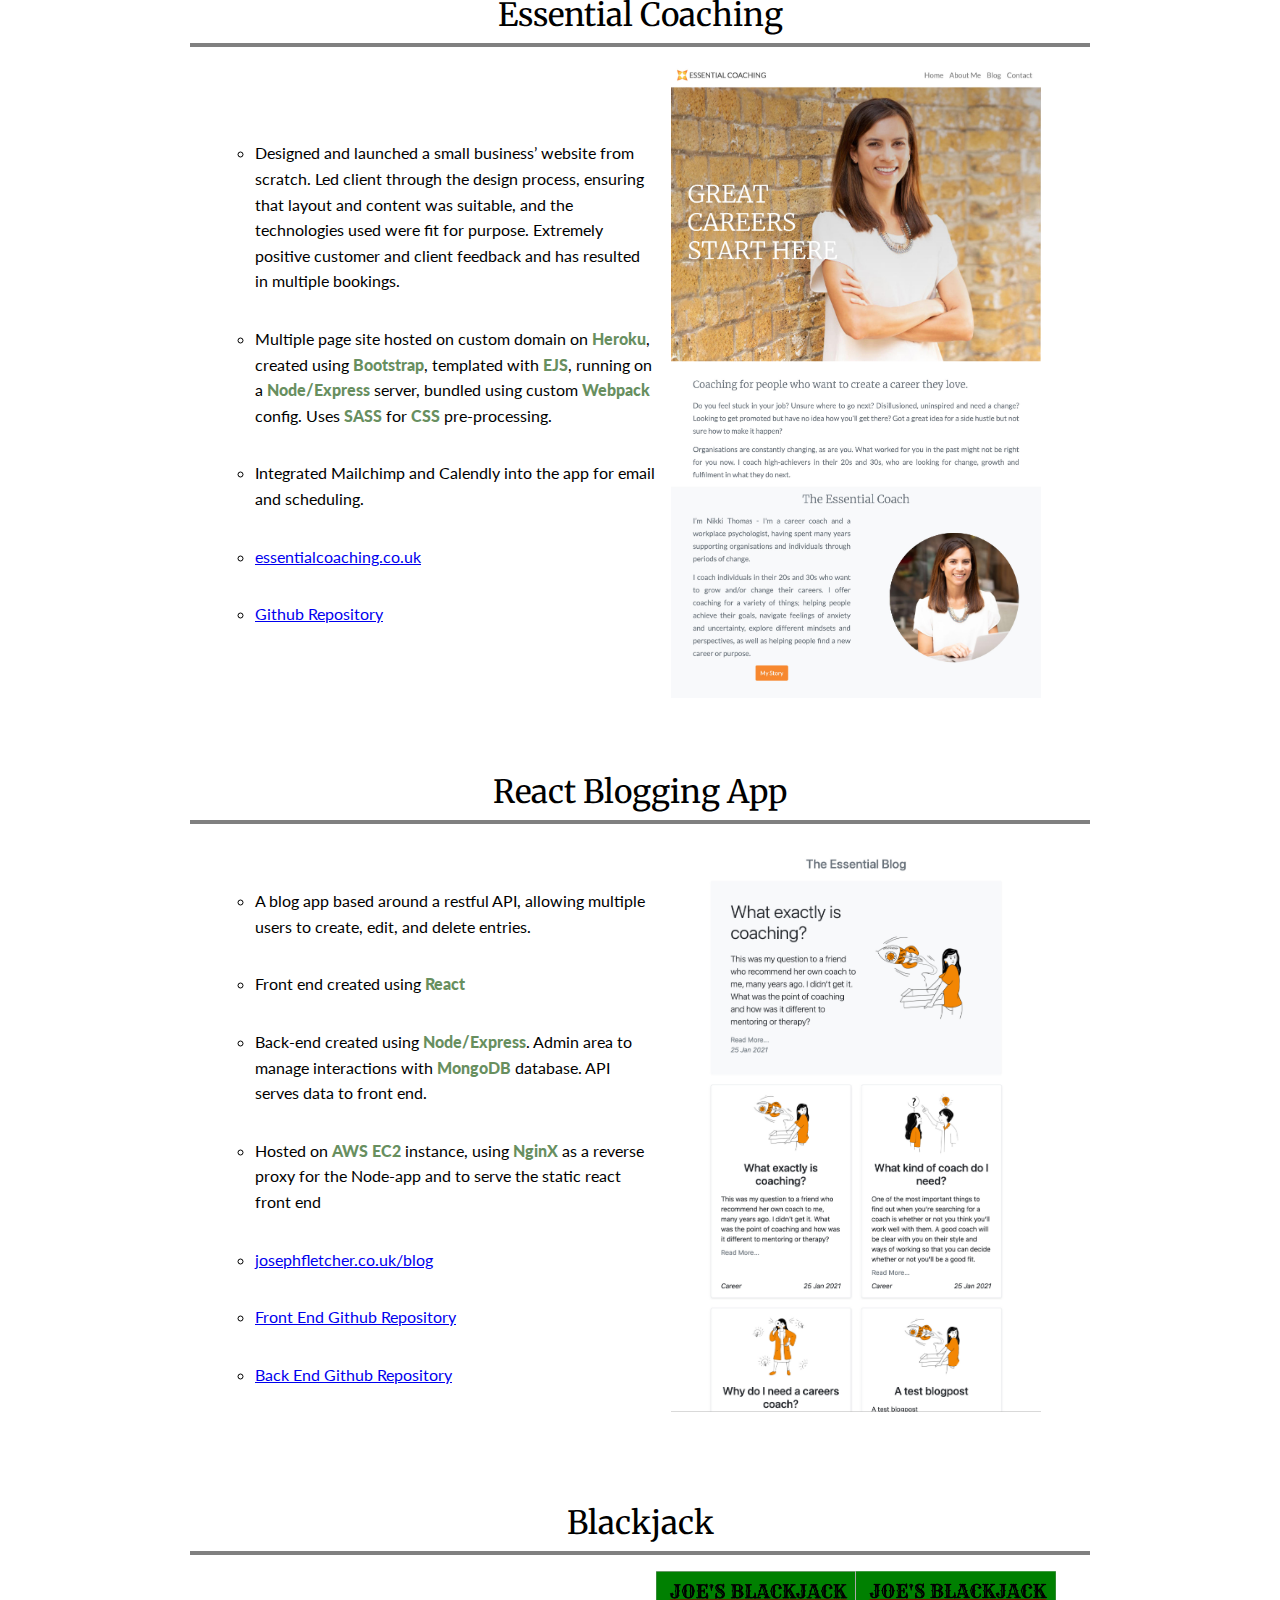
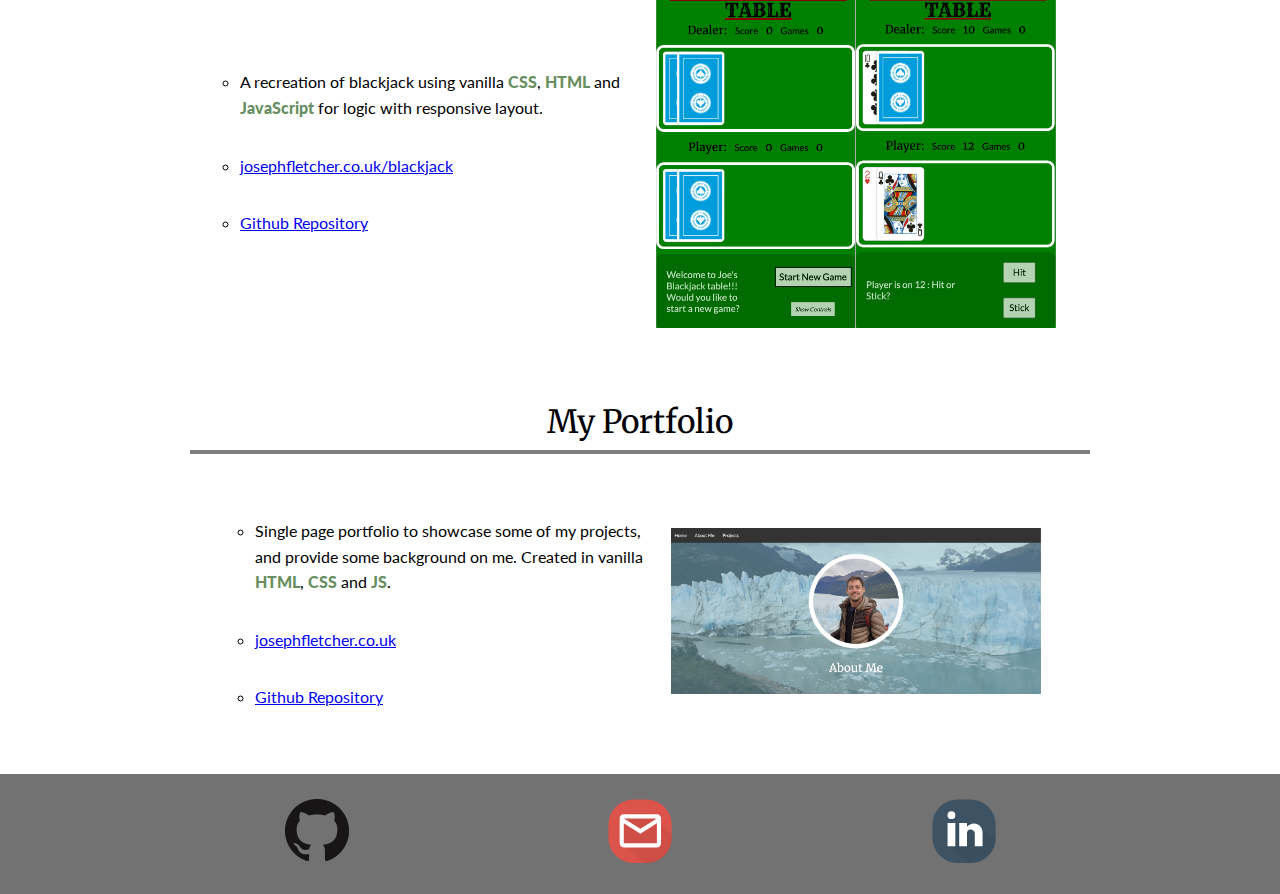
==== commit 0a163bf0: "Made small changes to layout." ====
--- a/index.html
+++ b/index.html
@@ -130,9 +130,9 @@
         <td class="work-exp-col2">
           <ul class="work-exp-table">
             <li>Learning software development skills, primarily JavaScript and the MERN stack, but ensuring that the main focus is on the fundamental concepts</li>
-            <li>FreeCodeCamp: Responsive Web Design, Javascript Algorithms & Data Structures, APIs and Microservices</li>
-            <li>Codecademy: Web Development Career Path</li>
-            <li>Mentors: I sought out three mentors in the industry as I realise the importance of feedback to develop as quickly as possible.  They give me feedback on coding, work on projects with me, and generally help guide my development.  </li>
+            <li class="hide-mobile">Mentors: I sought out three mentors in the industry as I realise the importance of feedback to develop as quickly as possible.  They give me feedback on coding, work on projects with me, and generally help guide my development.  </li>
+            <li class="hide-mobile">FreeCodeCamp: Responsive Web Design, Javascript Algorithms & Data Structures, APIs and Microservices</li>
+            <li class="hide-mobile">Codecademy: Web Development Career Path</li>
           </ul>
         </td>
       </tr>
@@ -146,7 +146,6 @@
         <td class="work-exp-col2">
           <ul class="work-exp-table">
             <li>Took 8 months out to travel to Asia and South America</li>
-            <li>Obtained advanced certificate in scuba diving, learnt Spanish, hiked a lot!</li>
           </ul>
         </td>
       </tr>
@@ -161,10 +160,6 @@
         <td class="work-exp-col2">
           <ul class="work-exp-table">
             <li>Adaptable and credible business leader bought in to lead E-Commerce team (15 heads) responsible for 4 branded sites, shipping 150k units across Europe.  </li>
-            <li>Moved into the commercial side of the business from finance after being highlighted as a rising star within the organisation.</li>
-            <li>Responsible for delivering a rich digital experience, creating and implementing on site content, improving user experience and rolling out new technologies. </li>
-            <li>Project managed multiple site rollouts, hitting tight business deadlines while ensuring existing site performance was not impacted.  </li>
-            <li>Excellent communication and stakeholder management required to ensure that all areas of the business were aligned with and bought into the direction of the central E-Commerce function.  </li>
           </ul>
         </td>
       </tr>
@@ -179,15 +174,11 @@
         <td class="work-exp-col2">
           <ul class="work-exp-table">
             <li>Senior E-Commerce team member, responsible for technical projects, operations and analysis, with 3 direct reports. </li>
-            <li>Managed the transition of EU and CA platforms to Demandware, requiring organisation of multiple teams across the organisation including Web Development and IT</li>
-            <li>Worked closely with development teams to implement site UX changes and integrate 3rd party services</li>
-            <li>Launched and managed CRM program </li>
-            <li>A critical interface between the commercial and technical sides of the business, developing strong communication skills to explain financial and operational information to commercial leads  </li>
           </ul>
         </td>
       </tr>
     </table>    
-    <p><span class="italics">You can get a PDF of my CV </span> <a class="highlight" href="https://josephfletcher.co.uk/cv" target="_blank">here</a></p>
+    <p><span class="italics">You can get a PDF of my full CV </span> <a class="highlight" href="https://josephfletcher.co.uk/cv" target="_blank">here</a></p>
   </div>
 
   <div class="maintext">
@@ -252,7 +243,7 @@
     <h1 class="nav-list projects-header">My Projects</h1>
     <ul class="nav-list projects">
       <li class="nav-list"><a href="#coaching">Essential Coaching</a></li>
-      <li class="nav-list"><a href="#blogging">My Blogging App</a></li>
+      <li class="nav-list"><a href="#blogging">React Blogging App</a></li>
       <li class="nav-list"><a href="#blackjack">Blackjack</a></li>
       <li class="nav-list"><a href="#portfolio">Portfolio</a></li>
     </ul>
--- a/css/styles.css
+++ b/css/styles.css
@@ -10,7 +10,7 @@
 /* ---------------- */
 .full-page-background {
   background-image: linear-gradient(rgba(0, 0, 0, 0.25), rgba(82, 16, 16, 0.25)),
-    url(../images/rainbow.jpg);
+    url(../images/rainbow2.jpg);
   height: 100%;
   background-position: left;
   background-repeat: no-repeat;
@@ -437,17 +437,6 @@
   margin: 0 auto;
 }
 
-@media screen and (max-width: 800px) {
-  .maintext > p {
-    padding: 1rem 1rem;
-    margin: 0rem 0rem;
-    border-radius: 30px;
-  }
-  .hero-text {
-    top: 50%;
-  }
-}
-
 .highlight {
   font-weight: 800;
 }
@@ -496,7 +485,6 @@
 
 tr {
   border-bottom: rgba(0, 0, 0, 0.5) 0.5px dashed;
-  border-top: rgba(0, 0, 0, 0.5) 0.5px dashed;
 }
 
 .work-exp-col2 > ul {
@@ -540,26 +528,11 @@
   padding-top: 7rem;
 }
 
-#footer {
-  overflow: hidden;
-  background-color: #333;
-  text-align: center;
-  display: flex;
-  justify-content: space-around;
-}
-
-#footer a {
-  color: #f2f2f2;
-  text-align: center;
-  padding: 14px;
-  text-decoration: none;
-}
-
 .footer-container {
-  background-color: #333;
-  text-align: center;
-  display: flex;
-  justify-content: space-around;
+  background-color: rgb(114, 114, 114);
+  text-align: center;
+  display: flex;
+  justify-content: center;
   color: #f2f2f2;
   padding: 25px;
 }
@@ -573,7 +546,7 @@
 .contact-details {
   width: 100%;
   display: flex;
-  justify-content: space-around;
+  justify-content: space-evenly;
 }
 
 .contact-details-main {
@@ -605,3 +578,37 @@
   border-radius: 10px;
   background-color: rgba(255, 255, 255, 0.2);
 }
+
+@media screen and (max-width: 800px) {
+  .maintext > p {
+    padding: 1rem 1rem;
+    margin: 0rem 0rem;
+    border-radius: 30px;
+  }
+  .hero-text > h1 {
+    margin: 0 0.5rem;
+    padding: 0.5rem;
+  }
+  button,
+  .contact-details-hero {
+    margin-top: 0.5rem;
+  }
+  .hero-text {
+    width: 80%;
+    top: 75%;
+  }
+  .skills-list2:nth-child(2) {
+    padding-top: 1rem;
+    font-weight: bolder;
+  }
+  .skills-list2 {
+    width: 100%;
+    padding-left: 2rem;
+  }
+  .sidetext > ul {
+    padding: 0 2rem;
+  }
+  .hide-mobile {
+    display: none;
+  }
+}
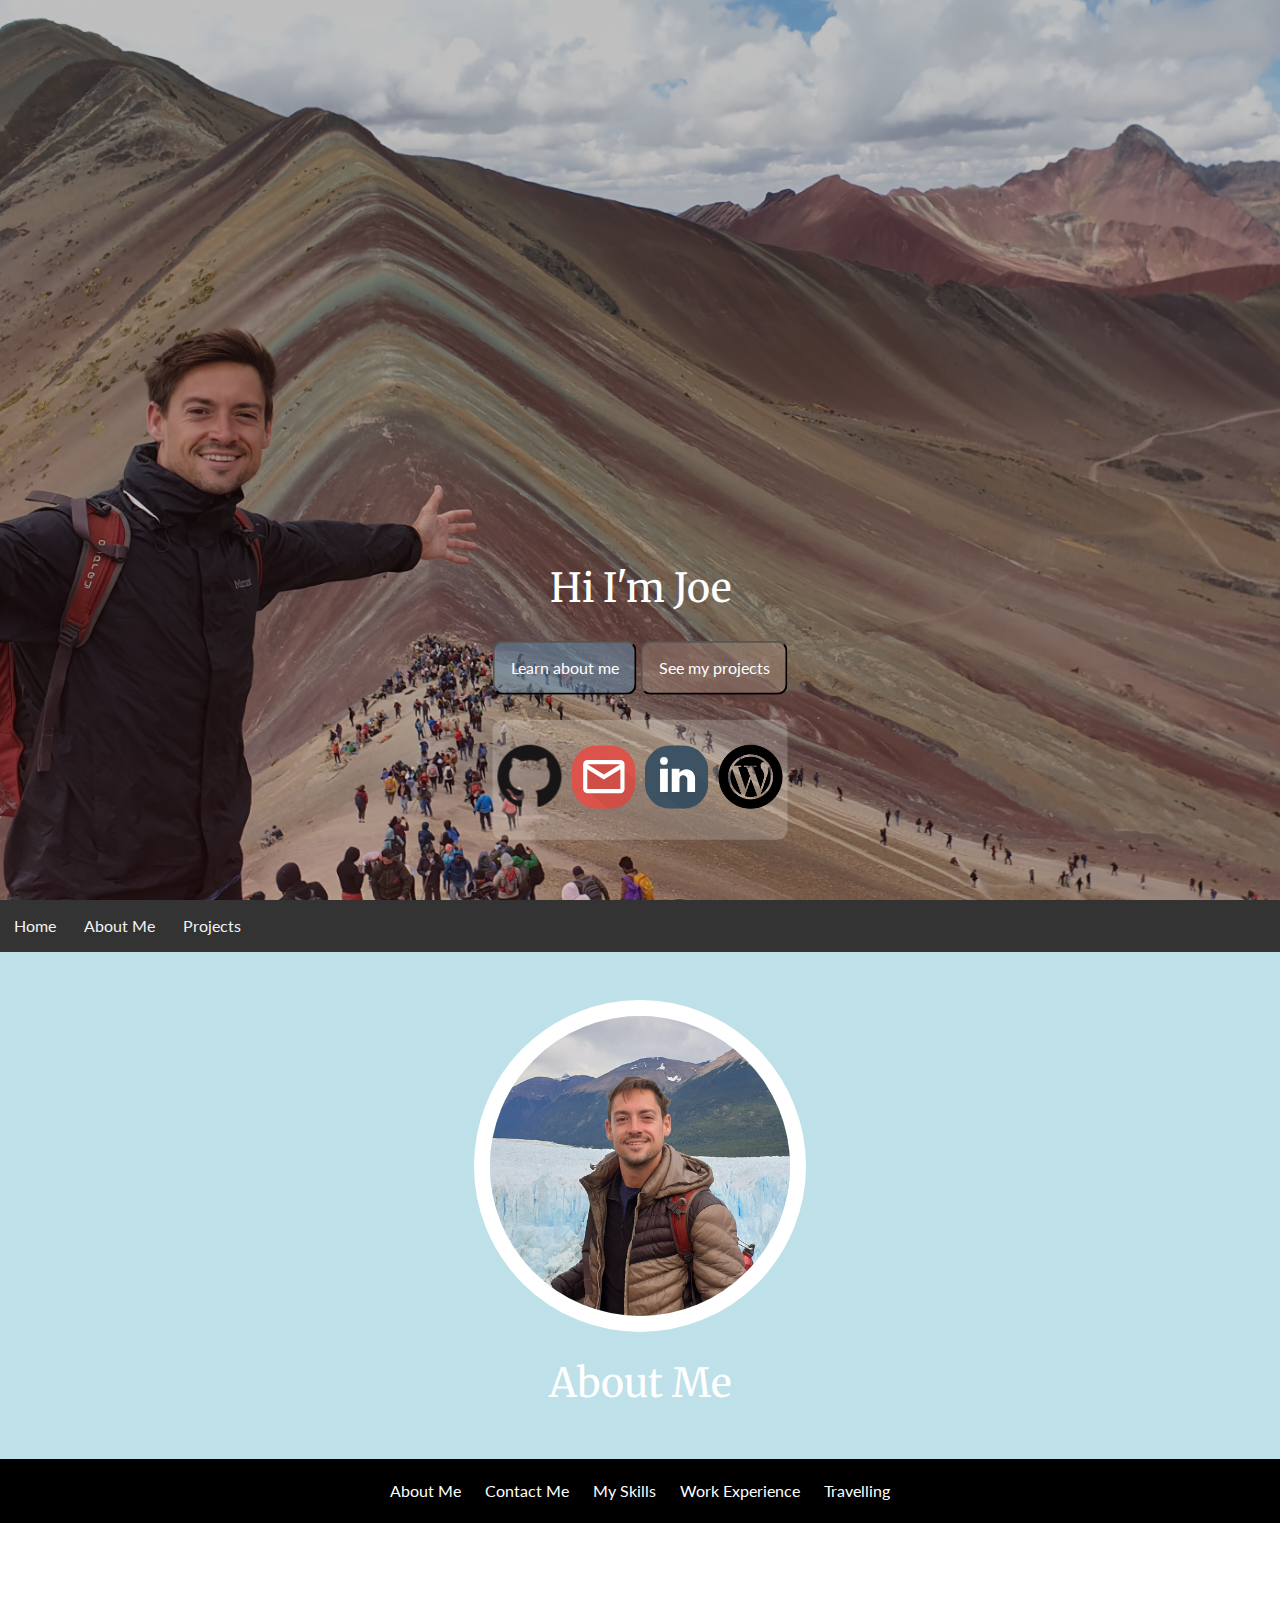
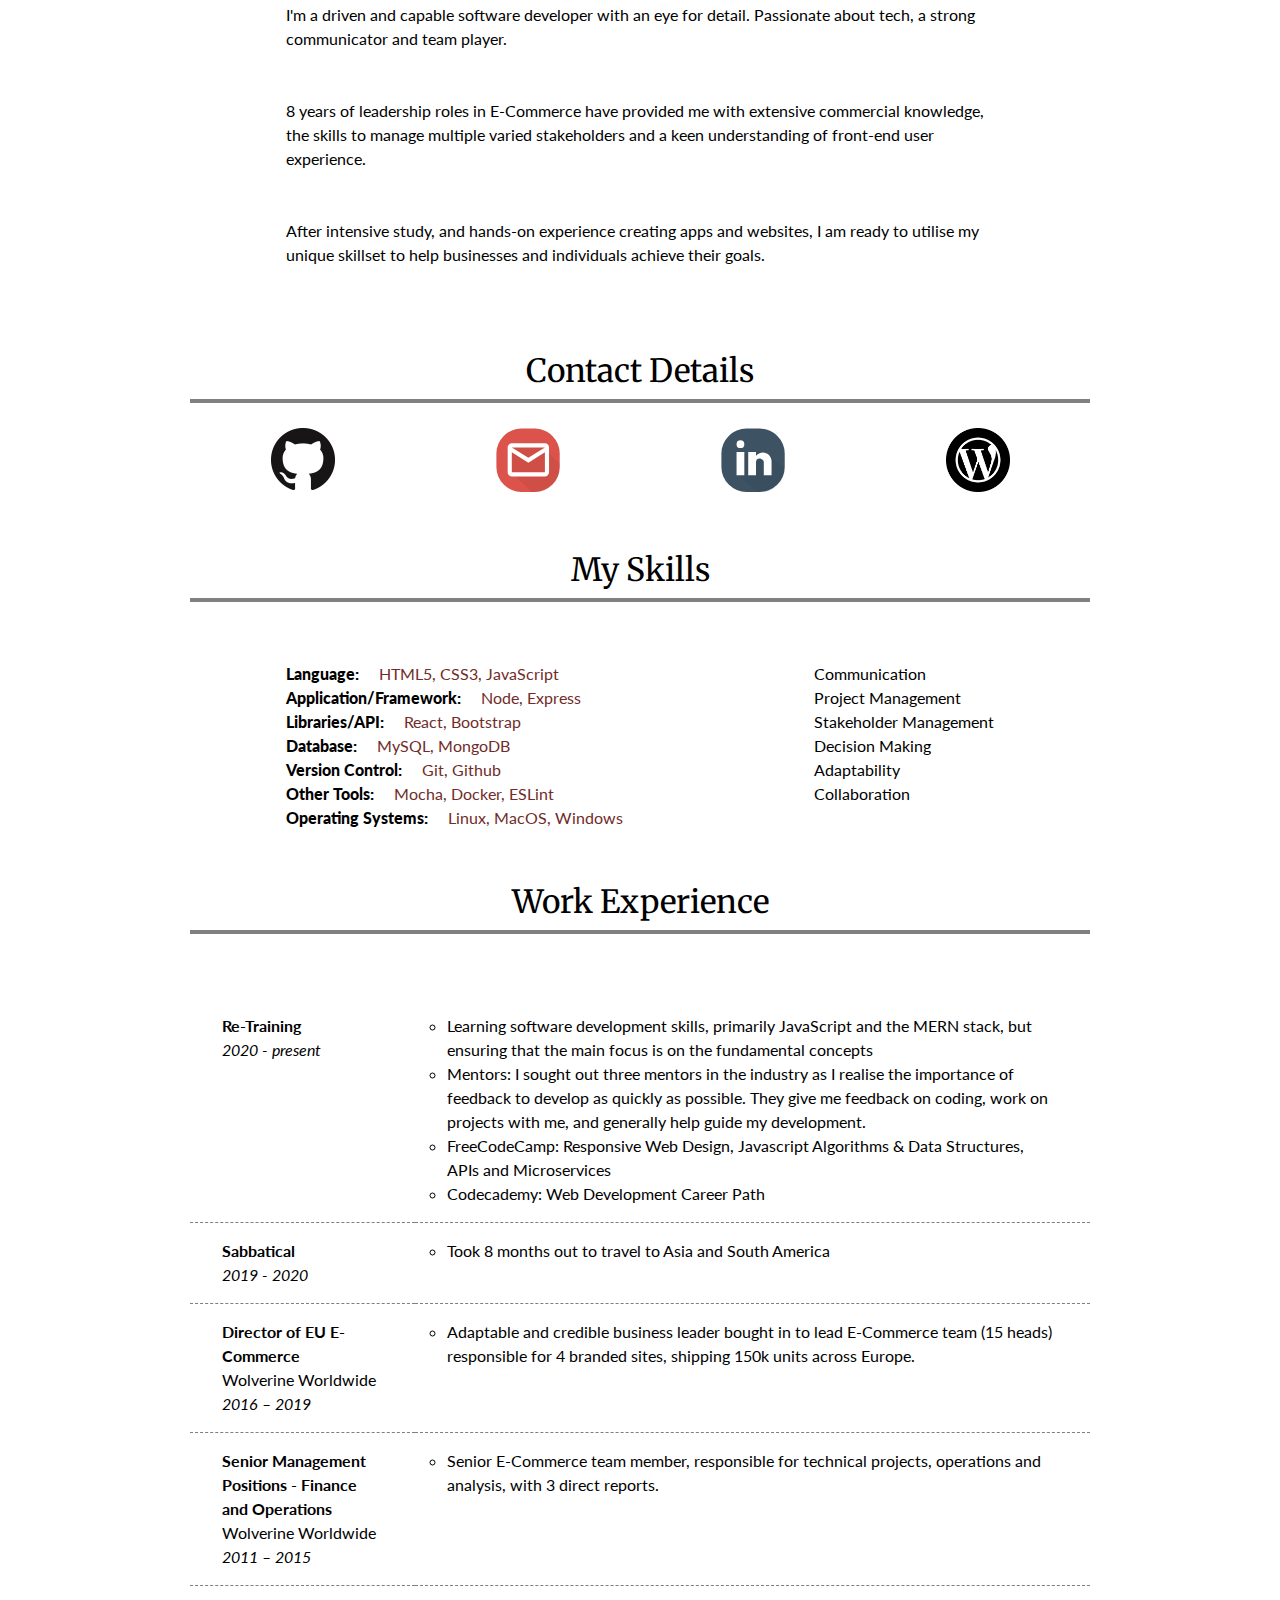
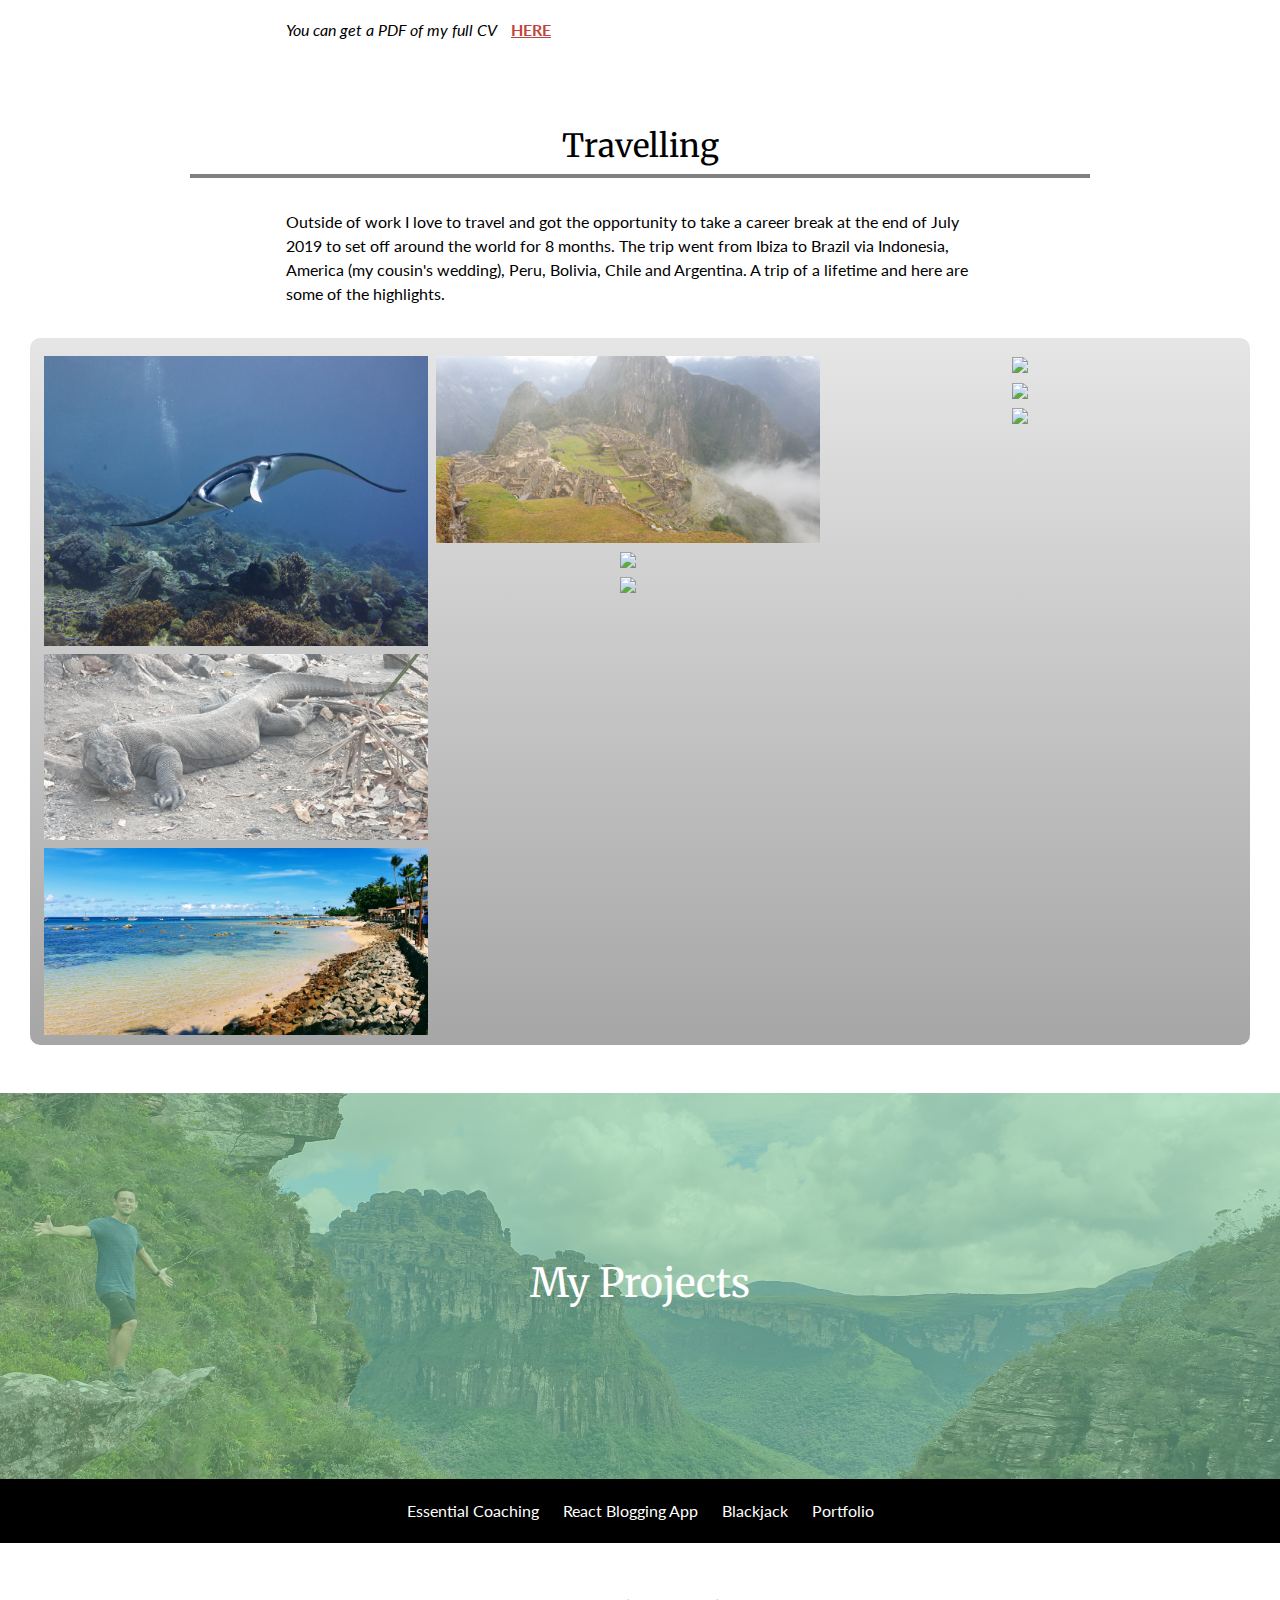
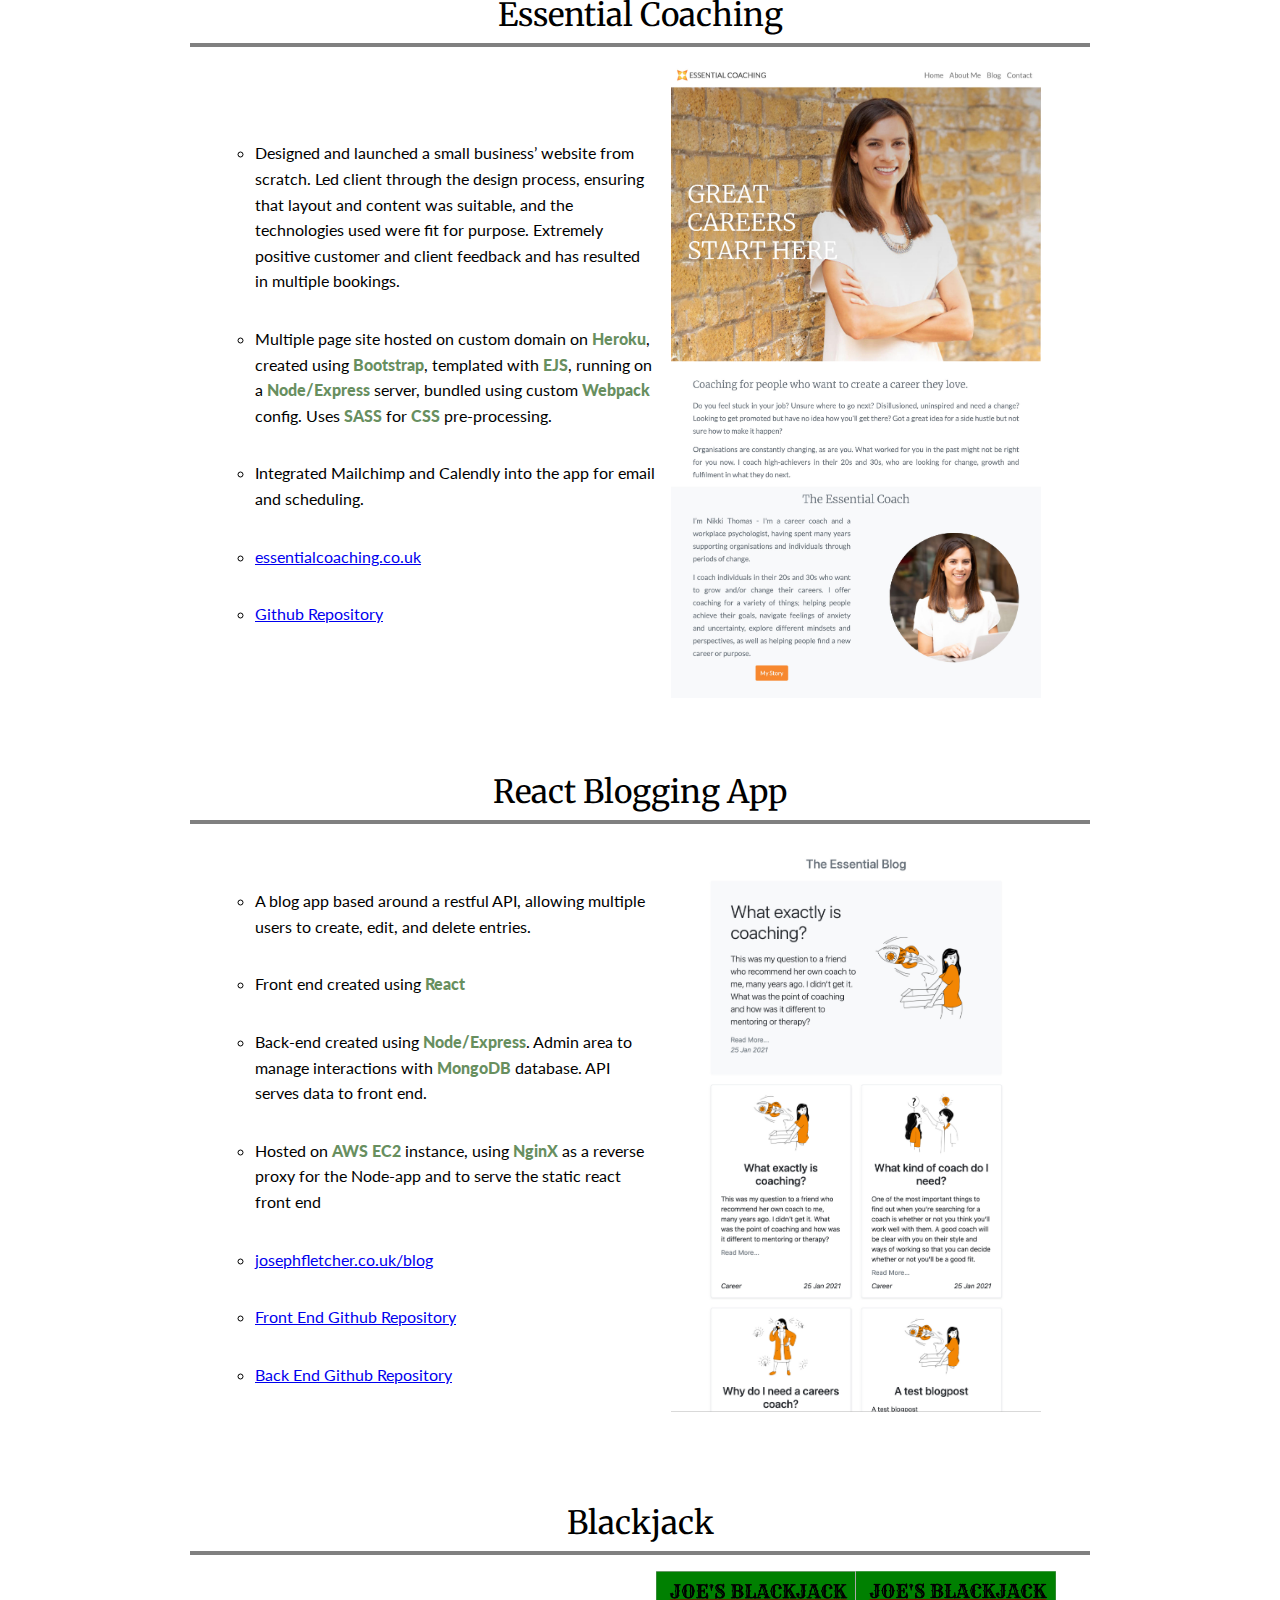
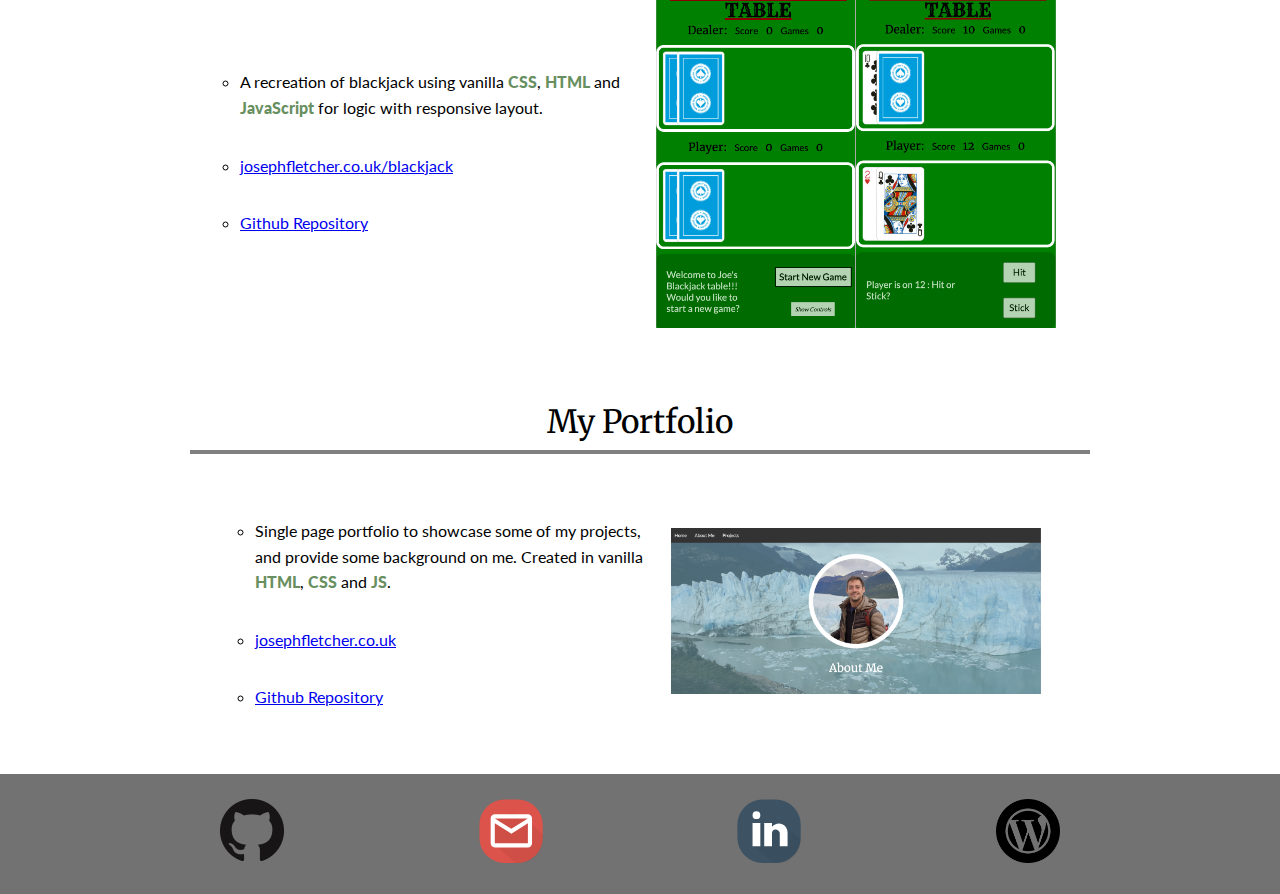
==== commit b623f12d: "Added wordpress link." ====
--- a/index.html
+++ b/index.html
@@ -31,12 +31,13 @@
       <a href="#navbar"><button class="button1">Learn about me</button></a>
       <a  href="#projects"><button class="button2">See my projects</button></a>
       <div class="contact-details-hero">
-        <a href="https://github.com/jwpf100"><img class="whote" src="./images/logos/GitHub-Mark-64px.png"></a>
+        <a href="https://github.com/jwpf100" target="_blank"><img class="whote" src="./images/logos/GitHub-Mark-64px.png"></a>
         
         <a type="link" class="text-muted text-decoration-none"
               href="mailto:joseph.fletcher100@gmail.com" target="_blank"><img src="./images/logos/email.svg" width="64px"></a>
         
-        <a href="https://www.linkedin.com/in/joseph-fletcher-25a69818/"><img src="./images/logos/linkedin.svg" width="64px"></a>
+        <a href="https://www.linkedin.com/in/joseph-fletcher-25a69818/" target="_blank"><img src="./images/logos/linkedin.svg" width="64px"></a>
+        <a href="http://3.140.151.152/wordpress/" target="_blank"><img src="./images/logos/wordpress.png" width="64px"></a>
       </div>
     </div>
   </div>
@@ -91,6 +92,7 @@
             href="mailto:joseph.fletcher100@gmail.com" target="_blank"><img src="./images/logos/email.svg" width="64px"></a>
       
       <a href="https://www.linkedin.com/in/joseph-fletcher-25a69818/"><img src="./images/logos/linkedin.svg" width="64px"></a>
+      <a href="http://3.140.151.152/wordpress/" target="_blank"><img src="./images/logos/wordpress.png" width="64px"></a>
     </div>
   </div>
   <div class="maintext">
@@ -332,12 +334,14 @@
 
 <footer class="footer-container">
     <div class="contact-details">
-      <a href="https://github.com/jwpf100"><img src="./images/logos/GitHub-Mark-64px.png"></a>
+      <a href="https://github.com/jwpf100" target="_blank"><img src="./images/logos/GitHub-Mark-64px.png"></a>
       
       <a type="link" class="text-muted text-decoration-none"
             href="mailto:joseph.fletcher100@gmail.com" target="_blank"><img src="./images/logos/email.svg" width="64px"></a>
       
-      <a href="https://www.linkedin.com/in/joseph-fletcher-25a69818/"><img src="./images/logos/linkedin.svg" width="64px"></a>
+      <a href="https://www.linkedin.com/in/joseph-fletcher-25a69818/" target="_blank"><img src="./images/logos/linkedin.svg" width="64px"></a>
+      
+      <a href="http://3.140.151.152/wordpress/" target="_blank"><img src="./images/logos/wordpress.png" width="64px"></a>
     </div>
 </footer>
 
